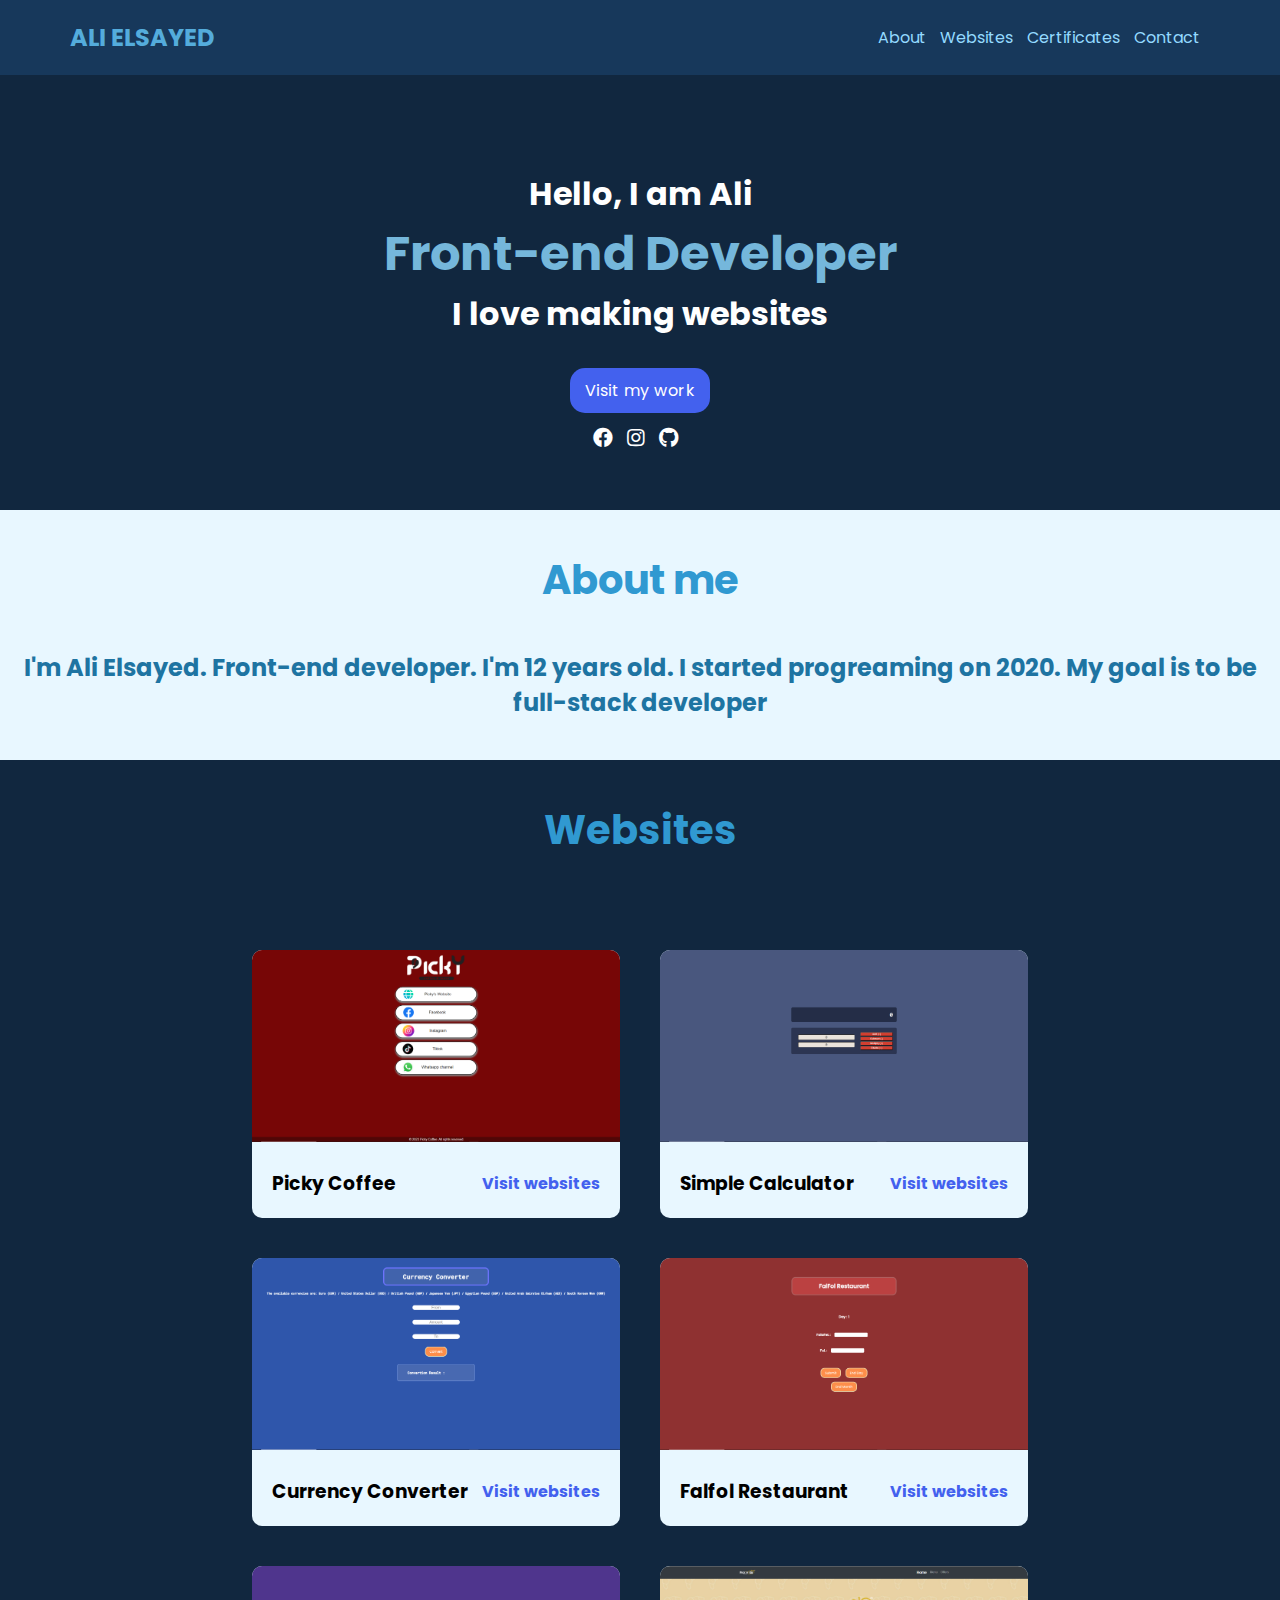
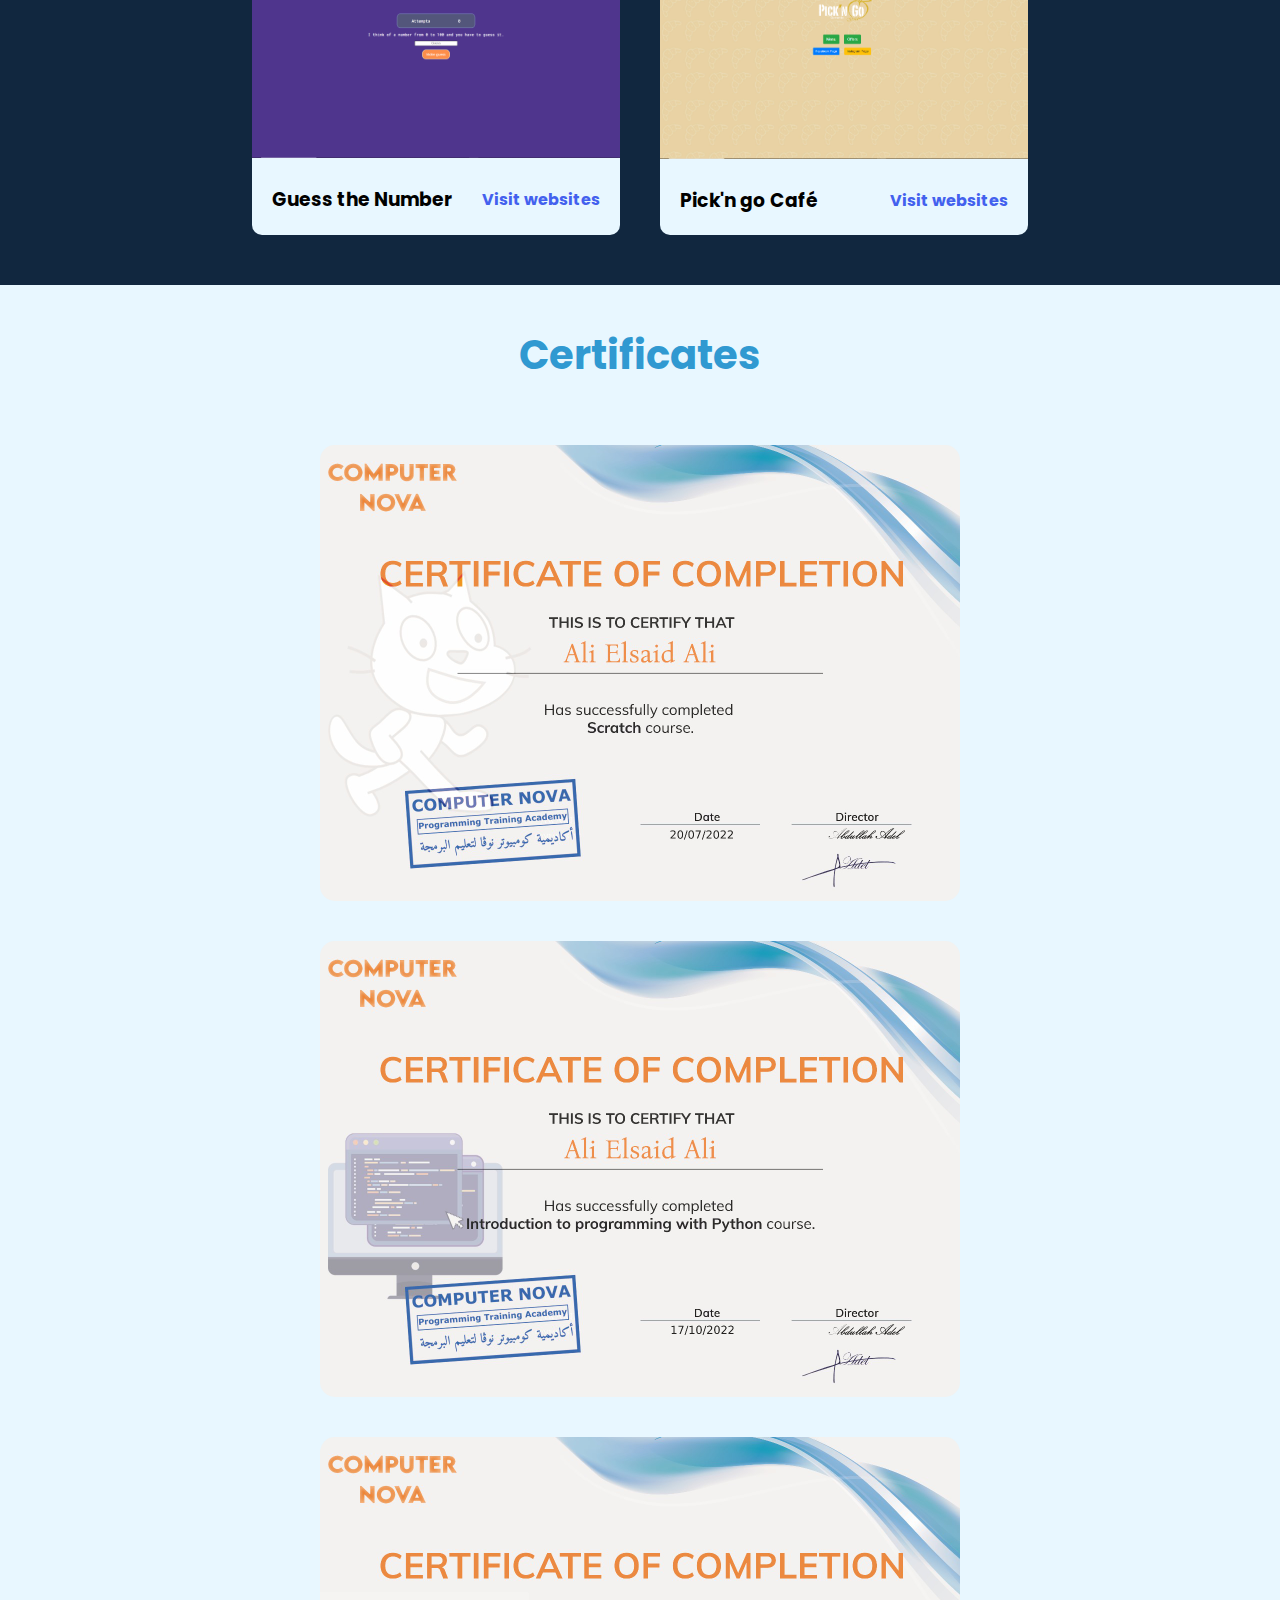
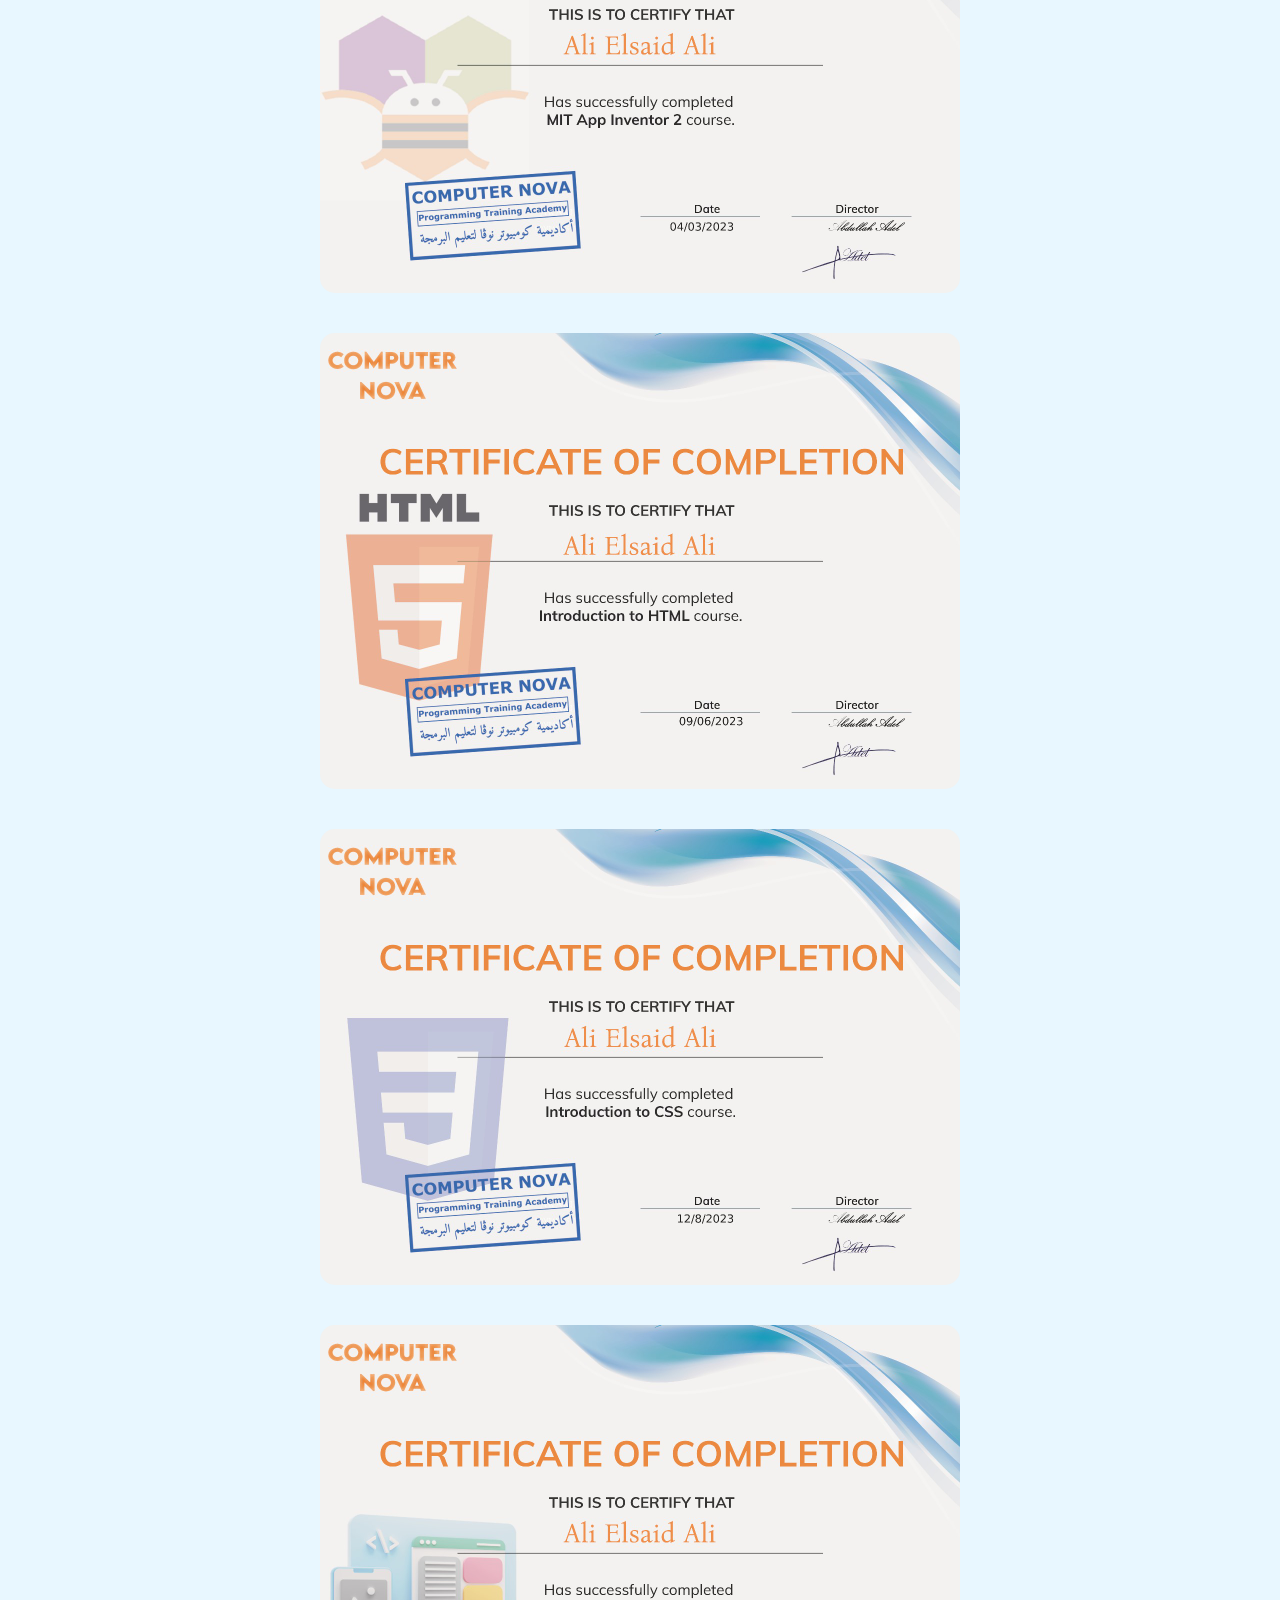
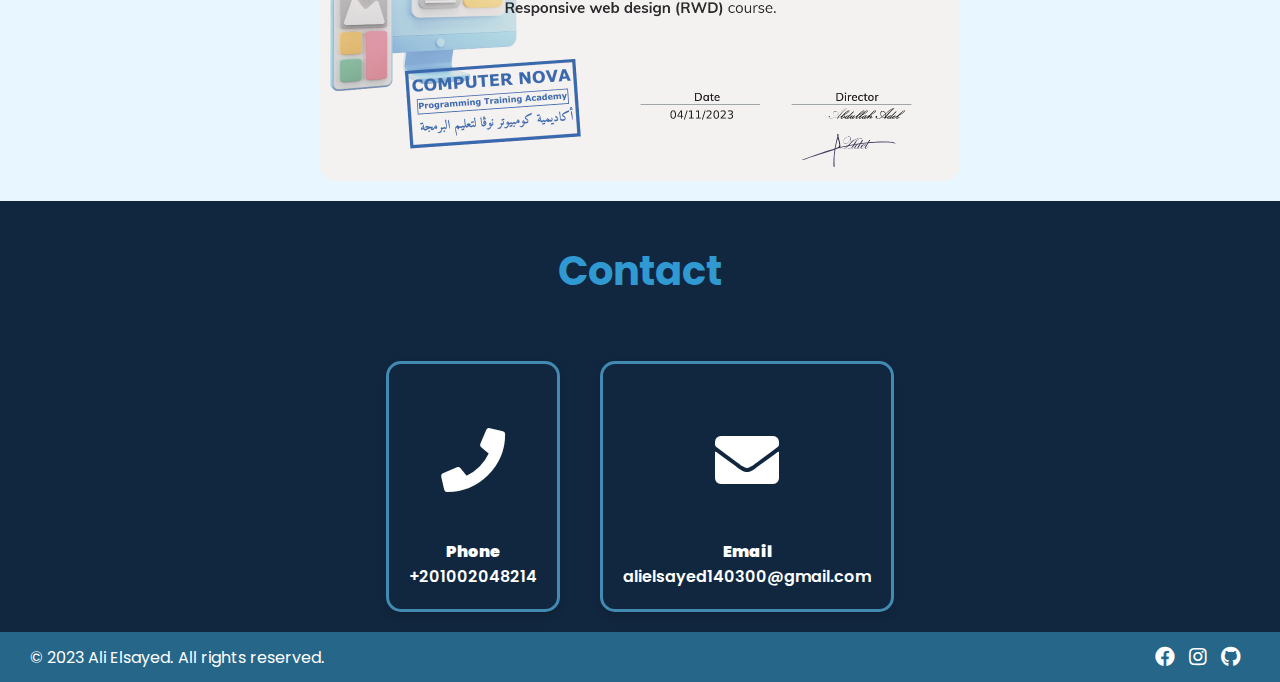
==== index.html @ f8202f8d "Add files via upload" ====
<!DOCTYPE html>
<html lang="en">
<head>
    <meta charset="UTF-8">
    <meta name="viewport" content="width=device-width, initial-scale=1.0">
    <title>Ali's Portfolio</title>
    <link rel="stylesheet" href="./style.css">
     <link rel="stylesheet" href="https://cdnjs.cloudflare.com/ajax/libs/font-awesome/5.15.4/css/all.min.css">
    <body>
        <header>
            <h3 class="logo">Ali Elsayed</h3>
            <nav>
                <a href="#about">About</a>
                <a href="#websites">Websites</a>
                <a href="#certificates">Certificates</a>
                <a id="last-link" href="#contact">Contact</a>
            </nav>
        </header>
    <main>
        <section class="main">
            <h4>Hello, I am Ali</h4>
            <h1>Front-end Developer</h1>
            <h3>I love making websites</h3>
            <a class="main-btn" href="https://github.com/Alilool?tab=repositories" target="_blank">Visit my work</a>
            <div class="social-icons">
                <a href="https://www.facebook.com/profile.php?id=100043126741400"><i class="fab fa-facebook"></i></a>
                <a href="https://www.instagram.com/ali.elsayed.140312/"><i class="fab fa-instagram"></i></a>
                <a href="https://github.com/Alilool"><i class="fab fa-github"></i></i></a>
            </div>
        </section>
        <section class="about" id="about">
            <h1 class="title">About me</h1>
            <p>I'm Ali Elsayed. Front-end developer. I'm 12 years old. I started progreaming on 2020. My goal is to be full-stack developer</p>
        </section>
        <section class="websites" id="websites">
            <h1 class="title" id="websites-heading">Websites</h1>
            <div class="content">
                <div class="card">
                    <div class="card-img">
                        <img src="./Picky-img.png" alt="">
                    </div>
                    <strong>
                        <h3>Picky Coffee</h3>
                        <a href="https://alilool.github.io/Picky-Coffee/">Visit websites</a>
                    </strong>
                </div>
                <div class="card">
                    <div class="card-img">
                        <img src="./Calc-img.png" alt="">
                    </div>
                    <strong>
                        <h3>Simple Calculator</h3>
                        <a href="https://alilool.github.io/Calculator/">Visit websites</a>
                    </strong>
                </div>
                <div class="card">
                    <div class="card-img">
                        <img src="./Currency-img.png" alt="">
                    </div>
                    <strong>
                        <h3>Currency Converter</h3>
                        <a href="https://alilool.github.io/Currency-Converter/">Visit websites</a>
                    </strong>
                </div>
                <div class="card">
                    <div class="card-img">
                        <img src="./Falfol-img.png" alt="">
                    </div>
                    <strong>
                        <h3>Falfol Restaurant</h3>
                        <a href="https://alilool.github.io/FalFol-Restaurant/">Visit websites</a>
                    </strong>
                </div>
                <div class="card">
                    <div class="card-img">
                        <img src="./Guess-img.png" alt="">
                    </div>
                    <strong>
                        <h3>Guess the Number</h3>
                        <a href="https://alilool.github.io/Guess-the-number/">Visit websites</a>
                    </strong>
                </div>
                <div class="card">
                    <div class="card-img">
                        <img src="./Pick'n go-img.png" alt="">
                    </div>
                    <strong>
                        <h3>Pick'n go Café</h3>
                        <a href="https://alilool.github.io/Pick-n-go/">Visit websites</a>
                    </strong>
                </div>
            </div>
        </section>
        <section class="certificates" id="certificates">
            <h1 class="title">Certificates</h1>
            <div class="certificates-imgs">
                <img src="./scratch.jpg" alt="">
                <img src="./python.jpg" alt="">
                <img src="./Mit.jpg" alt="">
                <img src="./html.jpg" alt="">
                <img src="./css.jpg" alt="">
                <img src="./responsive.jpg" alt="">
            </div>
        </section>
        <section class="contact" id="contact">
            <h1 class="title">Contact</h1>
            <div class="cards">
                <div class="contact-card">
                    <div class="icon">
                        <i class="fas fa-phone"></i>
                    </div>
                    <div class="info">
                        <p class="card-heading">Phone</p>
                        <p>+201002048214</p>
                    </div>
                </div>
                <div class="contact-card">
                    <div class="icon">
                        <i class="fas fa-envelope"></i>
                    </div>
                    <div class="info">
                        <p class="card-heading">Email</p>
                        <p>alielsayed140300@gmail.com</p>
                    </div>
                </div>
            </div>
        </section>
    </main>
    <footer>
        <p><span>&copy; 2023 Ali Elsayed.</span> <span> All rights reserved.</span></p>
        <div class="social-icons">
            <a href="https://www.facebook.com/profile.php?id=100043126741400"><i class="fab fa-facebook"></i></a>
            <a href="https://www.instagram.com/ali.elsayed.140312/"><i class="fab fa-instagram"></i></a>
            <a href="https://github.com/Alilool"><i class="fab fa-github"></i></i></a>
        </div>
    </footer>
</body>
</html>
---- style.css ----
@import url('https://fonts.googleapis.com/css2?family=Poppins:wght@400;500&display=swap');


* {
    margin: 0;
    padding: 0;
    font-family: 'Poppins', sans-serif;
    scroll-behavior: smooth;
    
}



header {
    display: flex;
    justify-content: space-between;
    align-items: center;
    background-color: #17385b;
    padding: 20px;
    position: fixed;
    width: 100%;
    z-index: 999;
    overflow: visible;

}

header h3 {
    font-size: 1.5em;
    margin: 0 50px;
    color: #54acdc;
    text-transform: uppercase;
    overflow: visible;
}

header a{
    text-decoration: none;
    color: #94daff;
    margin: 5px;
    overflow: visible;
    transition: 0.5s ease;
}

#last-link {
    margin-right: 100px;
}

.logo{
    padding-right: 21px;
}

.main{
    background-color: #11273f;
    padding: 110px 0 0 0;
    text-align: center;
    height: 25em;
}

.main h4 , .main h3{
    color: #ffffff;
    font-size: 2em;
}

.main h4{
    margin-top: 60px;
}


.main h1 {
    color: #75b7db;
    font-size: 3em;
}

.main-btn{
    display: inline-block;
    text-decoration: none;
    color: #ffffff;
    margin-top: 30px;
    padding: 10px 15px;
    background-color: #4361ee;
    border-radius: 15px;
    letter-spacing: 0.5px;
    transition: 0.7s ease;
}


.social-icons{
    margin: 10px;
}

.social-icons a{
    margin-right: 10px;
    font-size: 20px;
    color: white;
}

.about{
    text-align: center;
    background-color: #e8f7ff;
}

.about p{
    font-size: 1.5em;
    font-weight: bold;
    color: #1e74a2;
    margin: 0 10px 0 10px;
    padding-bottom: 40px;
}

.title{
    display: inline-block;
    text-align: center;
    font-size: 2.5em;
    padding: 40px;
    color: #3099d1;
}

.content{
    display: flex;
    justify-content: center;
    flex-direction: row;
    flex-wrap: wrap;
    padding: 30px;
}

.websites{
    background-color: #11273f;
    text-align: center;
}

.card{
    min-height: 14em;
    width: 23em;
    overflow: hidden;
    border-radius: 10px;
    margin: 20px;
    transition: 0.7s ease;
    background-color: #e8f7ff;
}


.card a {
    text-decoration: none;
    color: #4361ee;
    transition: 0.5s ease;
}



.card-img img{
    width: 100%;
}

strong{
    display: flex;
    justify-content: space-between;
    align-items: center;
    margin: 20px;
}


.certificates {
    background-color: #e8f7ff;
    text-align: center;
}

.certificates img {
    width: 50%;
    border-radius: 15px;
    margin: 20px;
}


.certificates-imgs{
    display: flex;
    flex-wrap: wrap;
    justify-content: center;
    align-items: center;
}



.cards{
    display: flex;
    align-items: center;
    justify-content: center;
    flex-wrap: wrap;
    flex-direction: row;
}

.contact{
    background-color: #11273f;
    text-align: center;
}

.contact-card{
    box-shadow: 0 5px 10px rgba(1 1 1 / 15%);
    text-align: center;
    margin: 20px;
    max-width: 400px;
    padding: 20px;
    border-radius: 15px;
    border: 3px solid #428ab1;
    transition: 0.7s ease;
    color: white;
}

.icon{
    font-size: 4em;
    padding: 30px 0;
}

.info{
    font-weight: 550;
}

.card-heading{
    font-weight: 900;
}

footer{
    background-color:#256689;
    display: flex;
    align-items: center;
    justify-content: space-between;
    color: white;
}

footer .social-icons{
    margin-right: 30px;
}

footer p{
    margin-left: 30px;
    display: flex;
}

p span {
    margin-right: 5px;
}

.logo{
    transition: 0.7s ease;
}

@media (hover:hover){
    .contact-card:hover{
        background-color: #e8f9ff;
        transform: scale(1.1);
        color: #000;
    }
    .card a:hover {
        color: #0a35f5;
        transform: scale(1.1);
    }
    .card:hover{
        transform: scale(1.1);
        opacity: 0.8;
    }
    .main-btn:hover{
        background-color:#1b45ff;
        transform: scale(1.1);
    }
    header a:hover{
        color: #428ab1;
    }
}

@media (max-width: 1100px){
    .main h4 , .main h3{
        color: #ffffff;
        font-size: 2em;
    }
    .main h1{
        font-size: 2.5em;
    }

    .certificates img {
        width: 80%;
        border-radius: 15px;
        margin: 20px;
    }

    header{
        justify-content: center;
        flex-direction: column;
    }

    #last-link {
        margin-right: 47px;
    }

    nav a {
        margin: 30px;
    }

    .logo{
        margin-bottom: 10px;
    }
}

  
@media (max-width:550px) {
    .certificates img {
        width: 100%;
        border-radius: 15px;
        margin: 20px;
    }

    .card {
        margin: 10px;
        width: 30em;
    }

    strong{
        font-size: 0.9em;
    }

    header {
        justify-content: center;
        flex-direction: column;
    }

    nav a {
        font-size: 0.9em;
        margin: 6px;
    }

    #last-link {
        margin-right: 10vw;
    }

    .main h4 , .main h3{
        color: #ffffff;
        font-size: 1em;
    }
    .main h1{
        font-size: 2em;
    }

    footer p{
        flex-direction: column;
    }

    .main{
        height: 20em;
    }
}
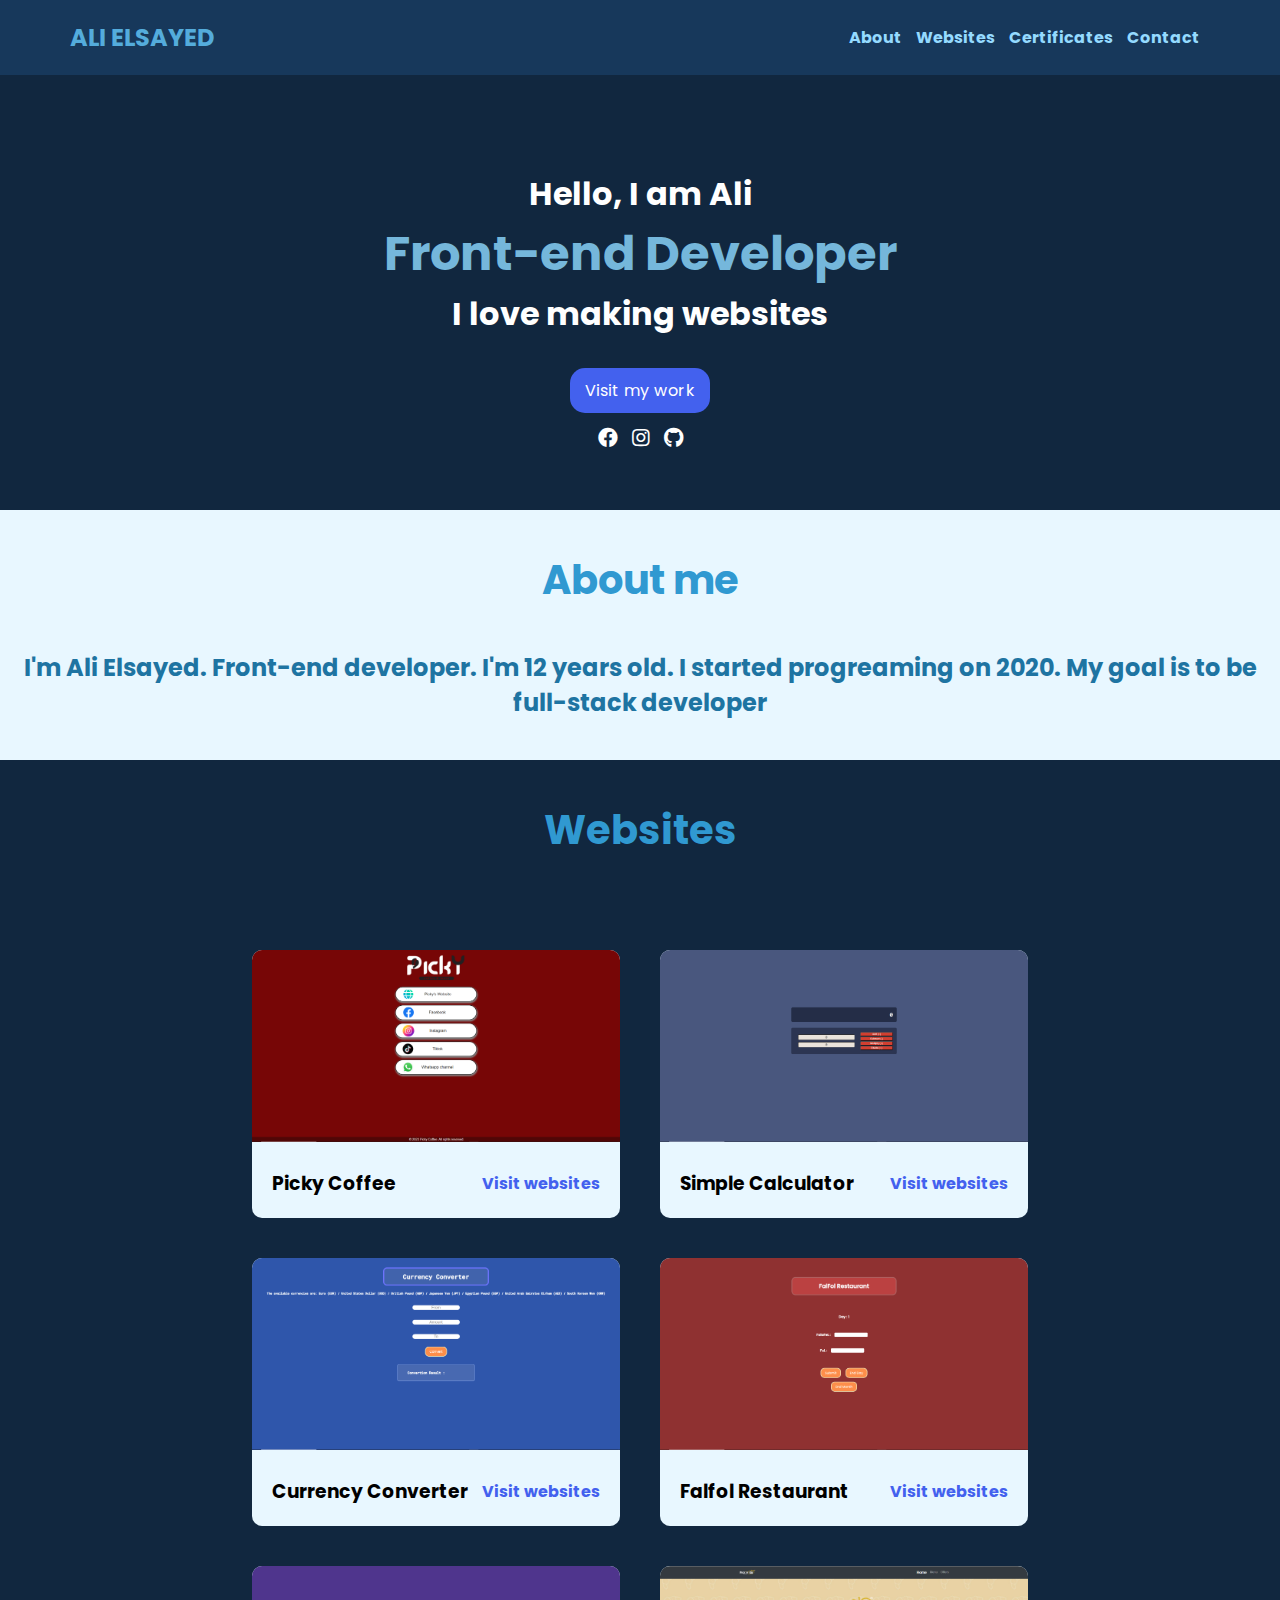
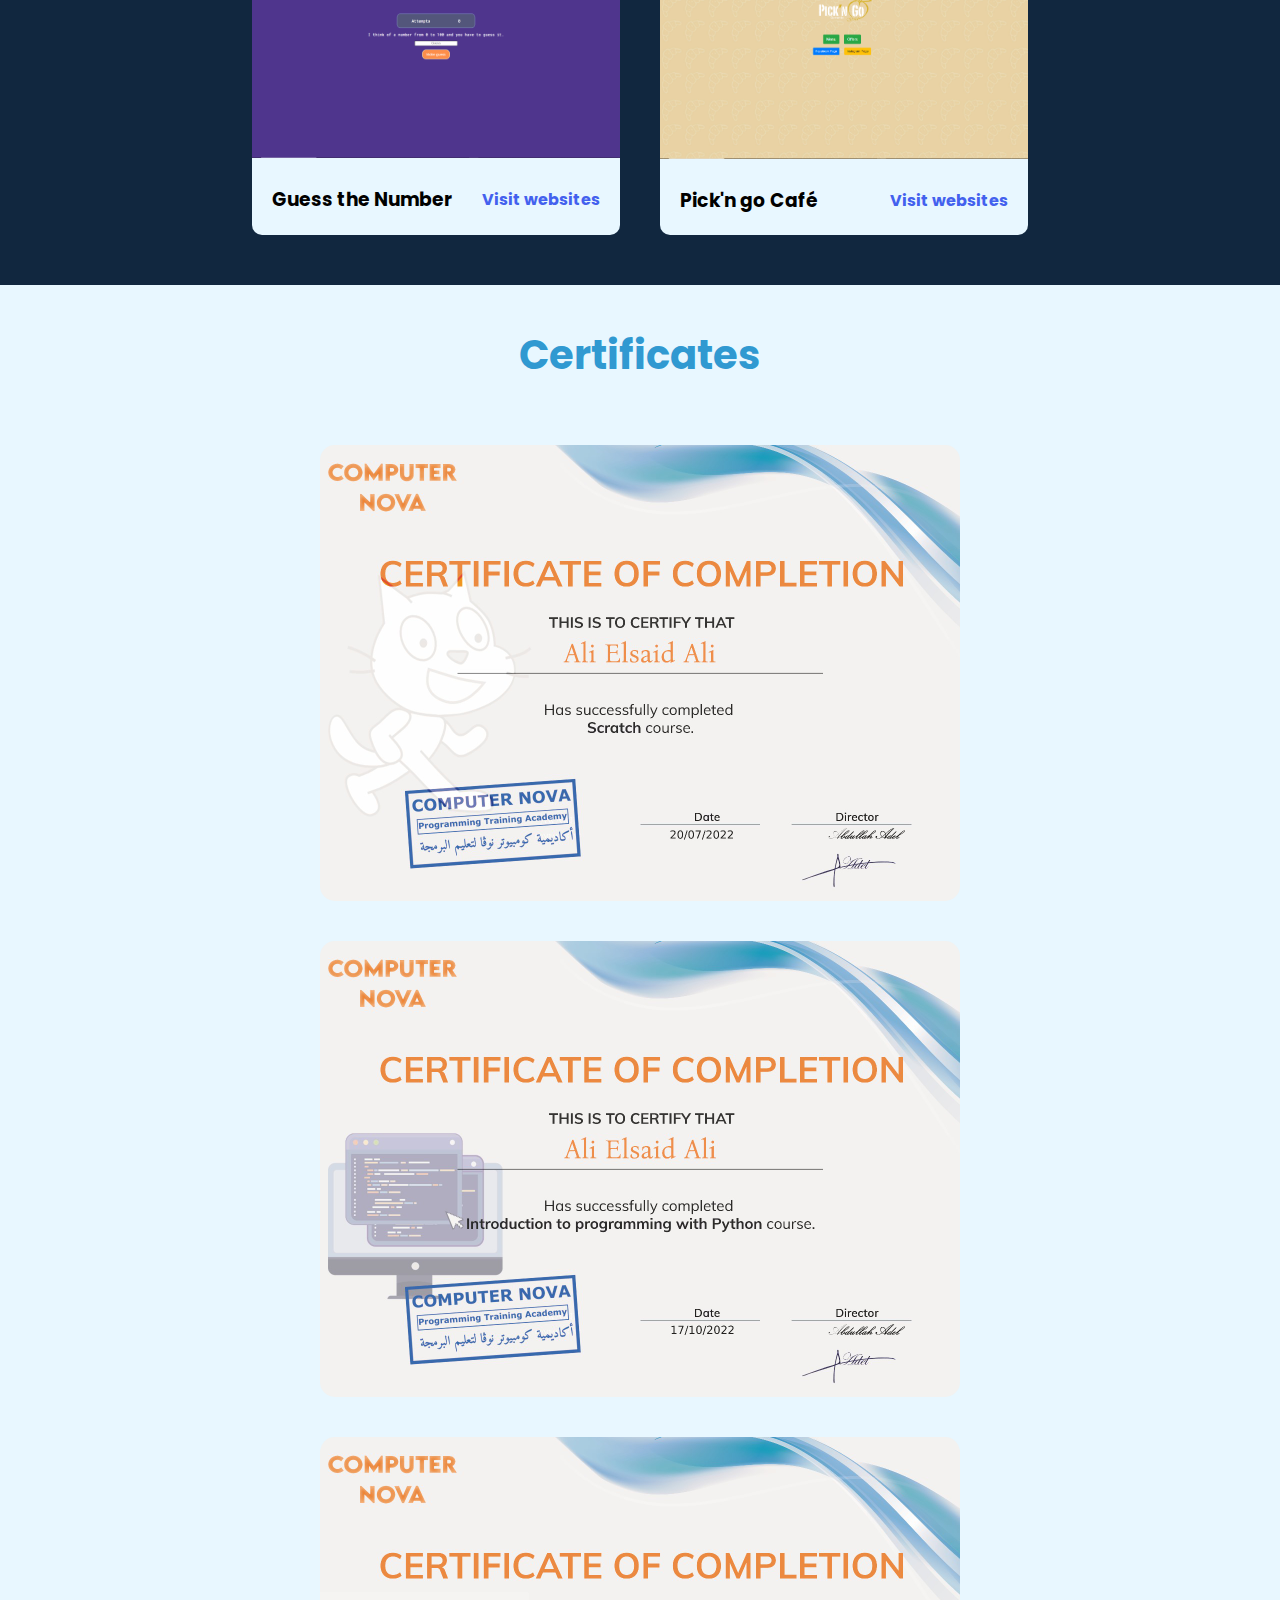
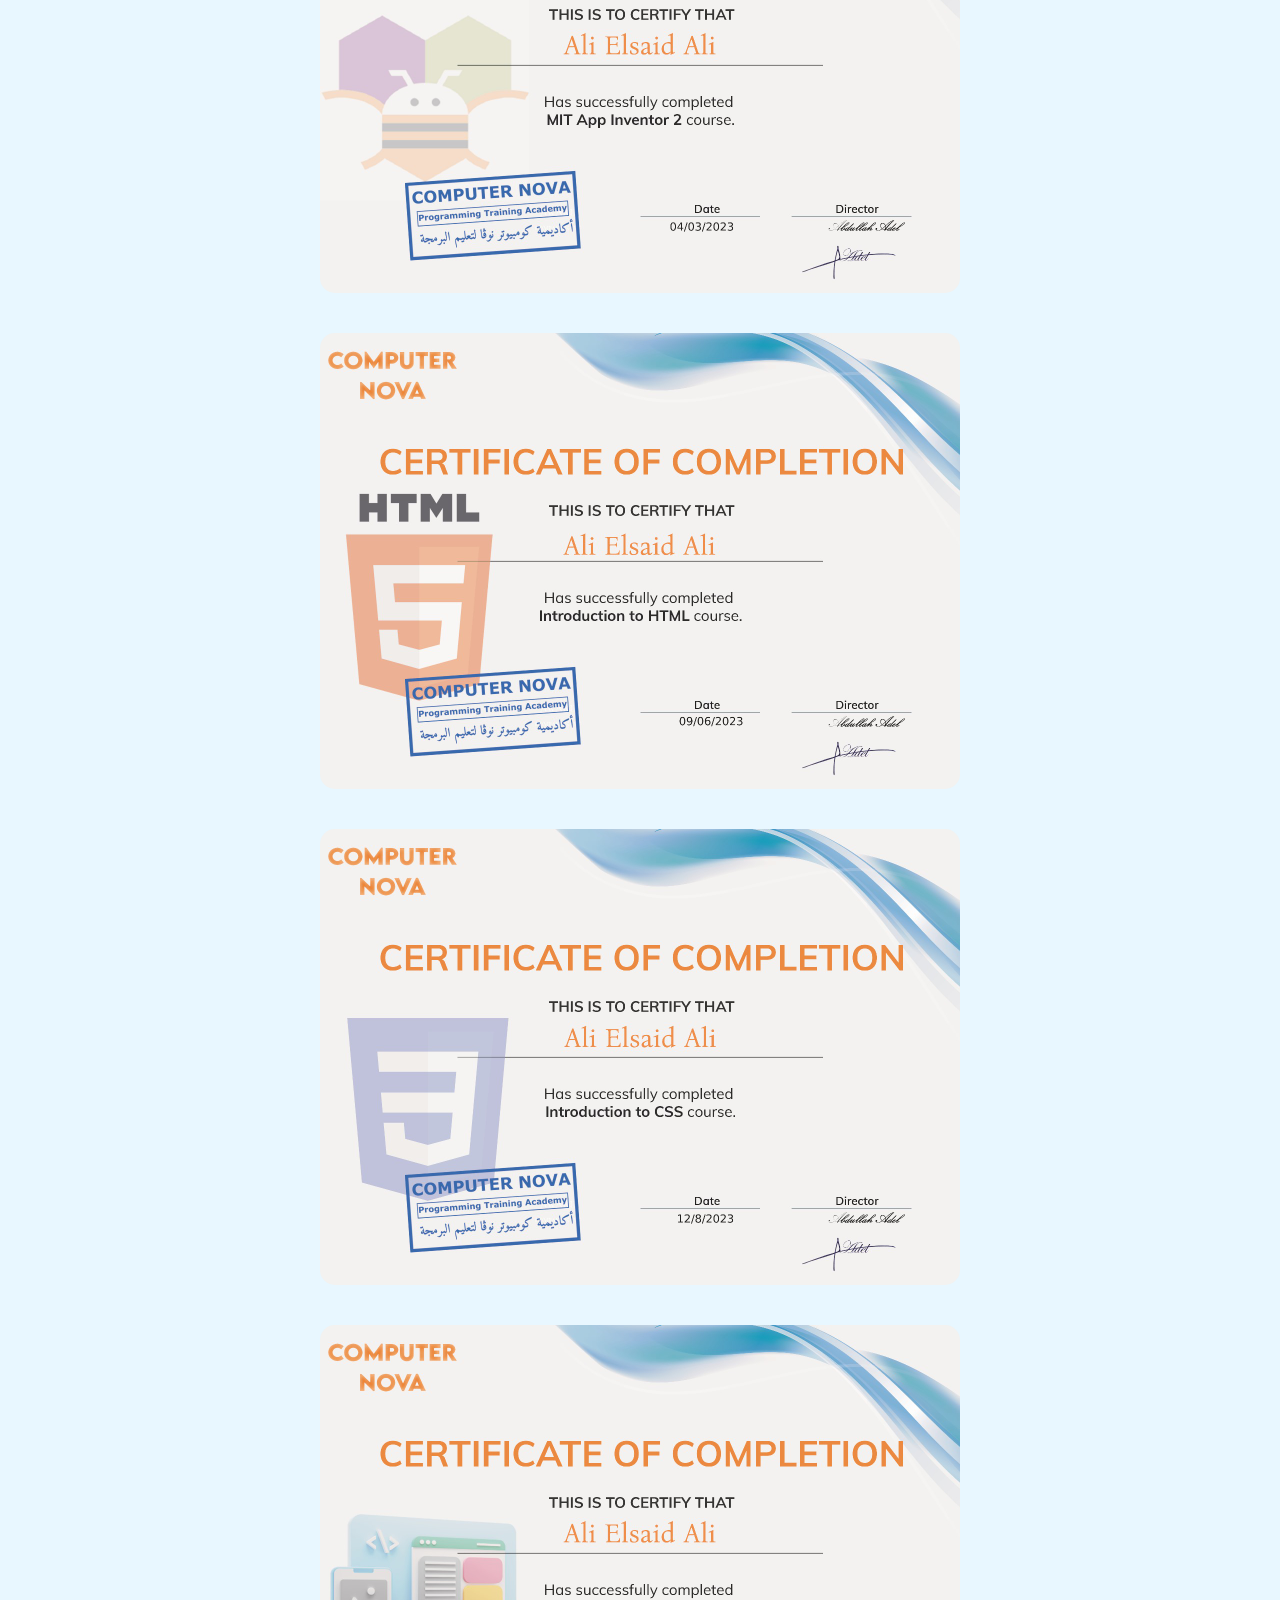
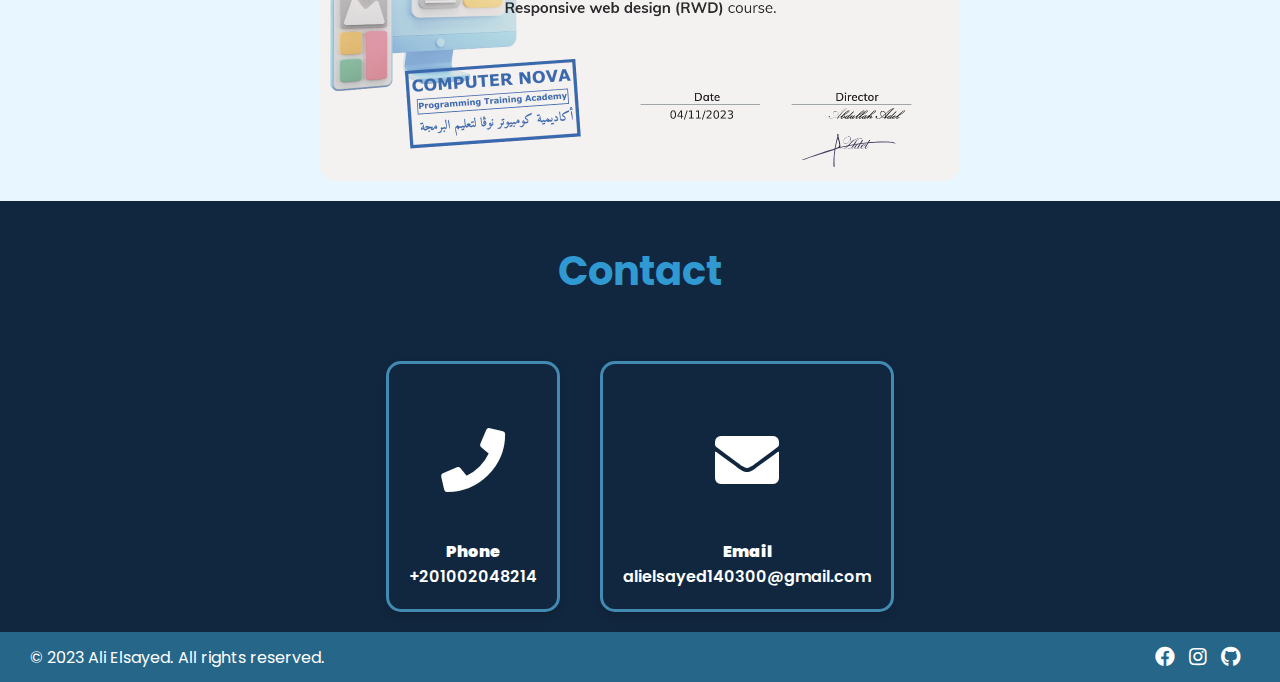
==== commit 518261f6: "Add files via upload" ====
--- a/index.html
+++ b/index.html
@@ -25,7 +25,7 @@
             <div class="social-icons">
                 <a href="https://www.facebook.com/profile.php?id=100043126741400"><i class="fab fa-facebook"></i></a>
                 <a href="https://www.instagram.com/ali.elsayed.140312/"><i class="fab fa-instagram"></i></a>
-                <a href="https://github.com/Alilool"><i class="fab fa-github"></i></i></a>
+                <a id="last-icon" href="https://github.com/Alilool"><i class="fab fa-github"></i></i></a>
             </div>
         </section>
         <section class="about" id="about">
@@ -37,56 +37,56 @@
             <div class="content">
                 <div class="card">
                     <div class="card-img">
-                        <img src="./Picky-img.png" alt="">
+                        <img src="./Picky-img.png" alt="websites image">
                     </div>
                     <strong>
                         <h3>Picky Coffee</h3>
-                        <a href="https://alilool.github.io/Picky-Coffee/">Visit websites</a>
+                        <a href="https://alilool.github.io/Picky-Coffee/" target="_blank">Visit websites</a>
                     </strong>
                 </div>
                 <div class="card">
                     <div class="card-img">
-                        <img src="./Calc-img.png" alt="">
+                        <img src="./Calc-img.png" alt="websites image">
                     </div>
                     <strong>
                         <h3>Simple Calculator</h3>
-                        <a href="https://alilool.github.io/Calculator/">Visit websites</a>
+                        <a href="https://alilool.github.io/Calculator/" target="_blank">Visit websites</a>
                     </strong>
                 </div>
                 <div class="card">
                     <div class="card-img">
-                        <img src="./Currency-img.png" alt="">
+                        <img src="./Currency-img.png" alt="websites image">
                     </div>
                     <strong>
                         <h3>Currency Converter</h3>
-                        <a href="https://alilool.github.io/Currency-Converter/">Visit websites</a>
+                        <a href="https://alilool.github.io/Currency-Converter/" target="_blank">Visit websites</a>
                     </strong>
                 </div>
                 <div class="card">
                     <div class="card-img">
-                        <img src="./Falfol-img.png" alt="">
+                        <img src="./Falfol-img.png" alt="websites image">
                     </div>
                     <strong>
                         <h3>Falfol Restaurant</h3>
-                        <a href="https://alilool.github.io/FalFol-Restaurant/">Visit websites</a>
+                        <a href="https://alilool.github.io/FalFol-Restaurant/" target="_blank">Visit websites</a>
                     </strong>
                 </div>
                 <div class="card">
                     <div class="card-img">
-                        <img src="./Guess-img.png" alt="">
+                        <img src="./Guess-img.png" alt="websites image">
                     </div>
                     <strong>
                         <h3>Guess the Number</h3>
-                        <a href="https://alilool.github.io/Guess-the-number/">Visit websites</a>
+                        <a href="https://alilool.github.io/Guess-the-number/" target="_blank">Visit websites</a>
                     </strong>
                 </div>
                 <div class="card">
                     <div class="card-img">
-                        <img src="./Pick'n go-img.png" alt="">
+                        <img src="./Pick'n go-img.png" alt="websites image">
                     </div>
                     <strong>
                         <h3>Pick'n go Café</h3>
-                        <a href="https://alilool.github.io/Pick-n-go/">Visit websites</a>
+                        <a href="https://alilool.github.io/Pick-n-go/" target="_blank">Visit websites</a>
                     </strong>
                 </div>
             </div>
@@ -94,12 +94,12 @@
         <section class="certificates" id="certificates">
             <h1 class="title">Certificates</h1>
             <div class="certificates-imgs">
-                <img src="./scratch.jpg" alt="">
-                <img src="./python.jpg" alt="">
-                <img src="./Mit.jpg" alt="">
-                <img src="./html.jpg" alt="">
-                <img src="./css.jpg" alt="">
-                <img src="./responsive.jpg" alt="">
+                <img src="./scratch.jpg" alt="certificate image">
+                <img src="./python.jpg" alt="certificate image">
+                <img src="./Mit.jpg" alt="certificate image">
+                <img src="./html.jpg" alt="certificate image">
+                <img src="./css.jpg" alt="certificate image">
+                <img src="./responsive.jpg" alt="certificate image">
             </div>
         </section>
         <section class="contact" id="contact">
@@ -129,9 +129,9 @@
     <footer>
         <p><span>&copy; 2023 Ali Elsayed.</span> <span> All rights reserved.</span></p>
         <div class="social-icons">
-            <a href="https://www.facebook.com/profile.php?id=100043126741400"><i class="fab fa-facebook"></i></a>
-            <a href="https://www.instagram.com/ali.elsayed.140312/"><i class="fab fa-instagram"></i></a>
-            <a href="https://github.com/Alilool"><i class="fab fa-github"></i></i></a>
+            <a href="https://www.facebook.com/profile.php?id=100043126741400" target="_blank"><i class="fab fa-facebook"></i></a>
+            <a href="https://www.instagram.com/ali.elsayed.140312/" target="_blank"><i class="fab fa-instagram"></i></a>
+            <a href="https://github.com/Alilool" target="_blank"><i class="fab fa-github"></i></i></a>
         </div>
     </footer>
 </body>
--- a/style.css
+++ b/style.css
@@ -32,12 +32,13 @@
     overflow: visible;
 }
 
-header a{
+nav a{
     text-decoration: none;
     color: #94daff;
     margin: 5px;
     overflow: visible;
     transition: 0.5s ease;
+    font-weight: bold;
 }
 
 #last-link {
@@ -209,6 +210,10 @@
     padding: 30px 0;
 }
 
+#last-icon{
+    margin: 0;
+}
+
 .info{
     font-weight: 550;
 }
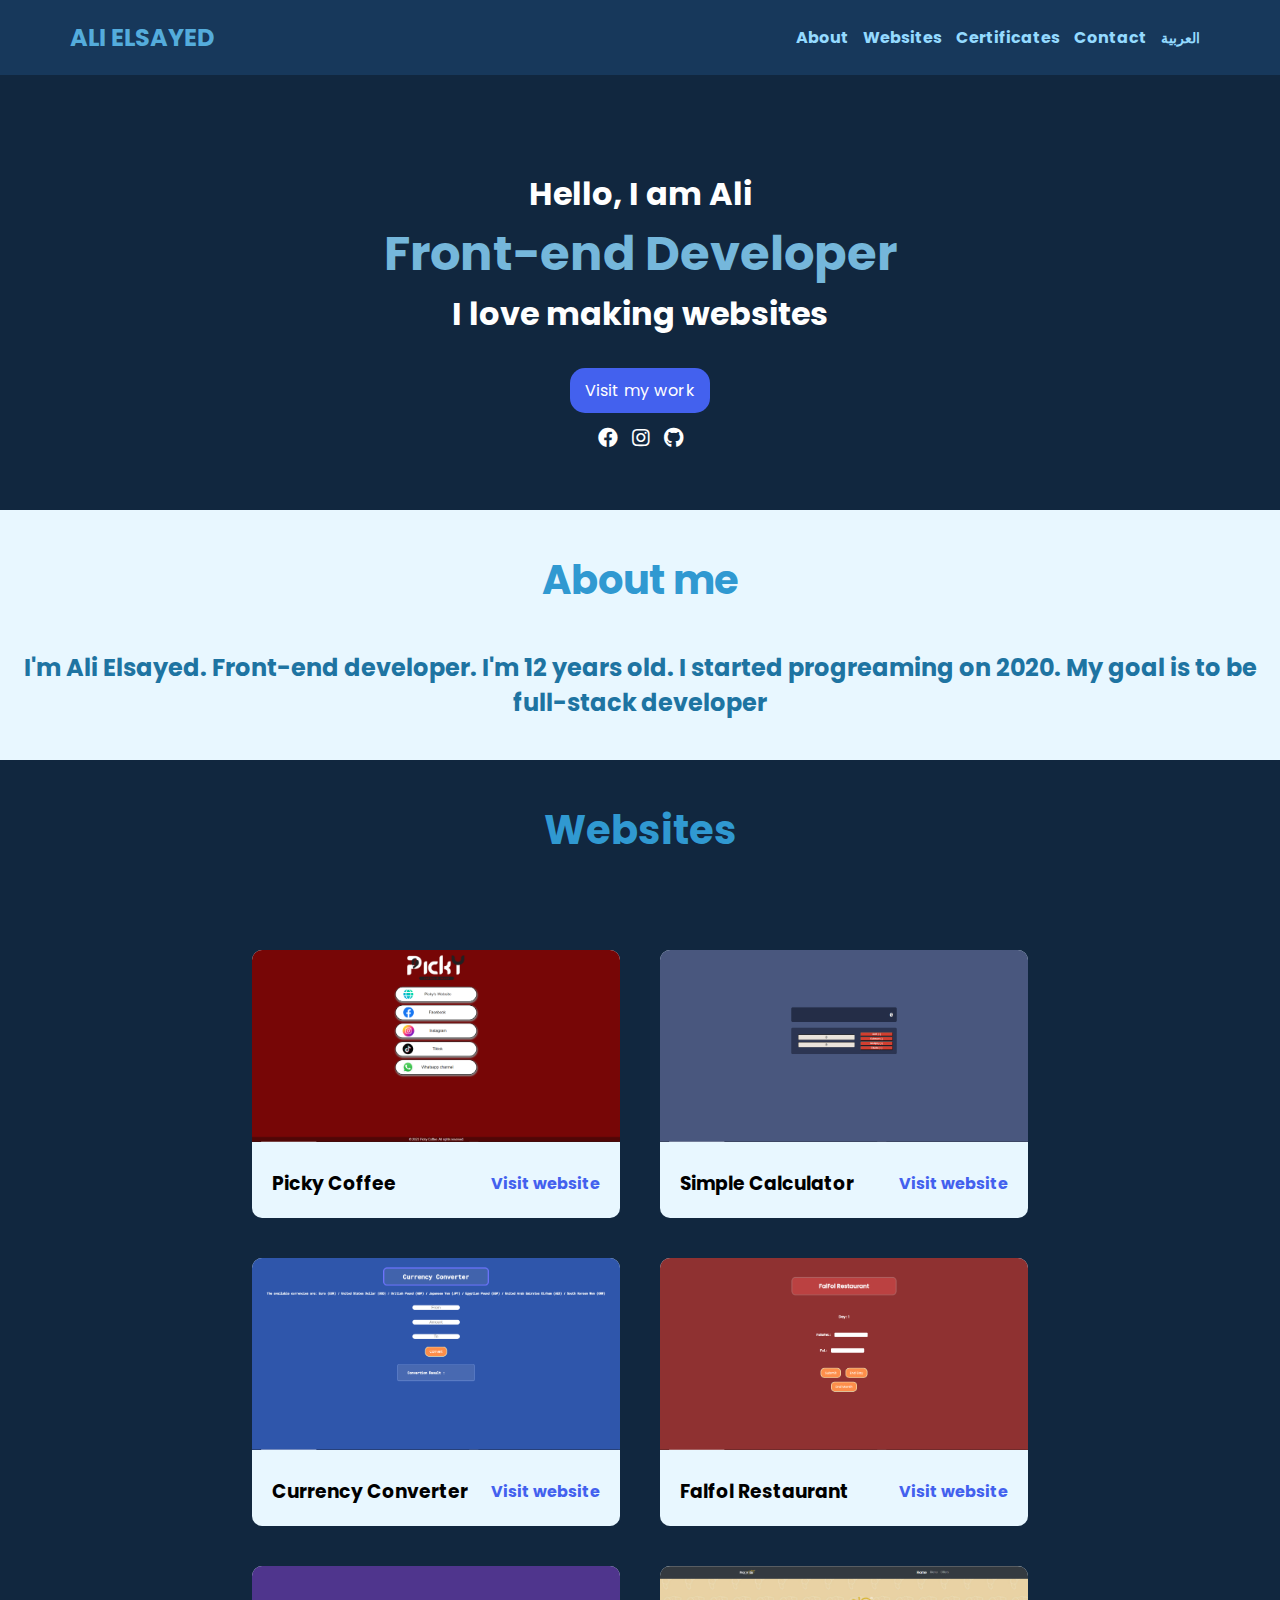
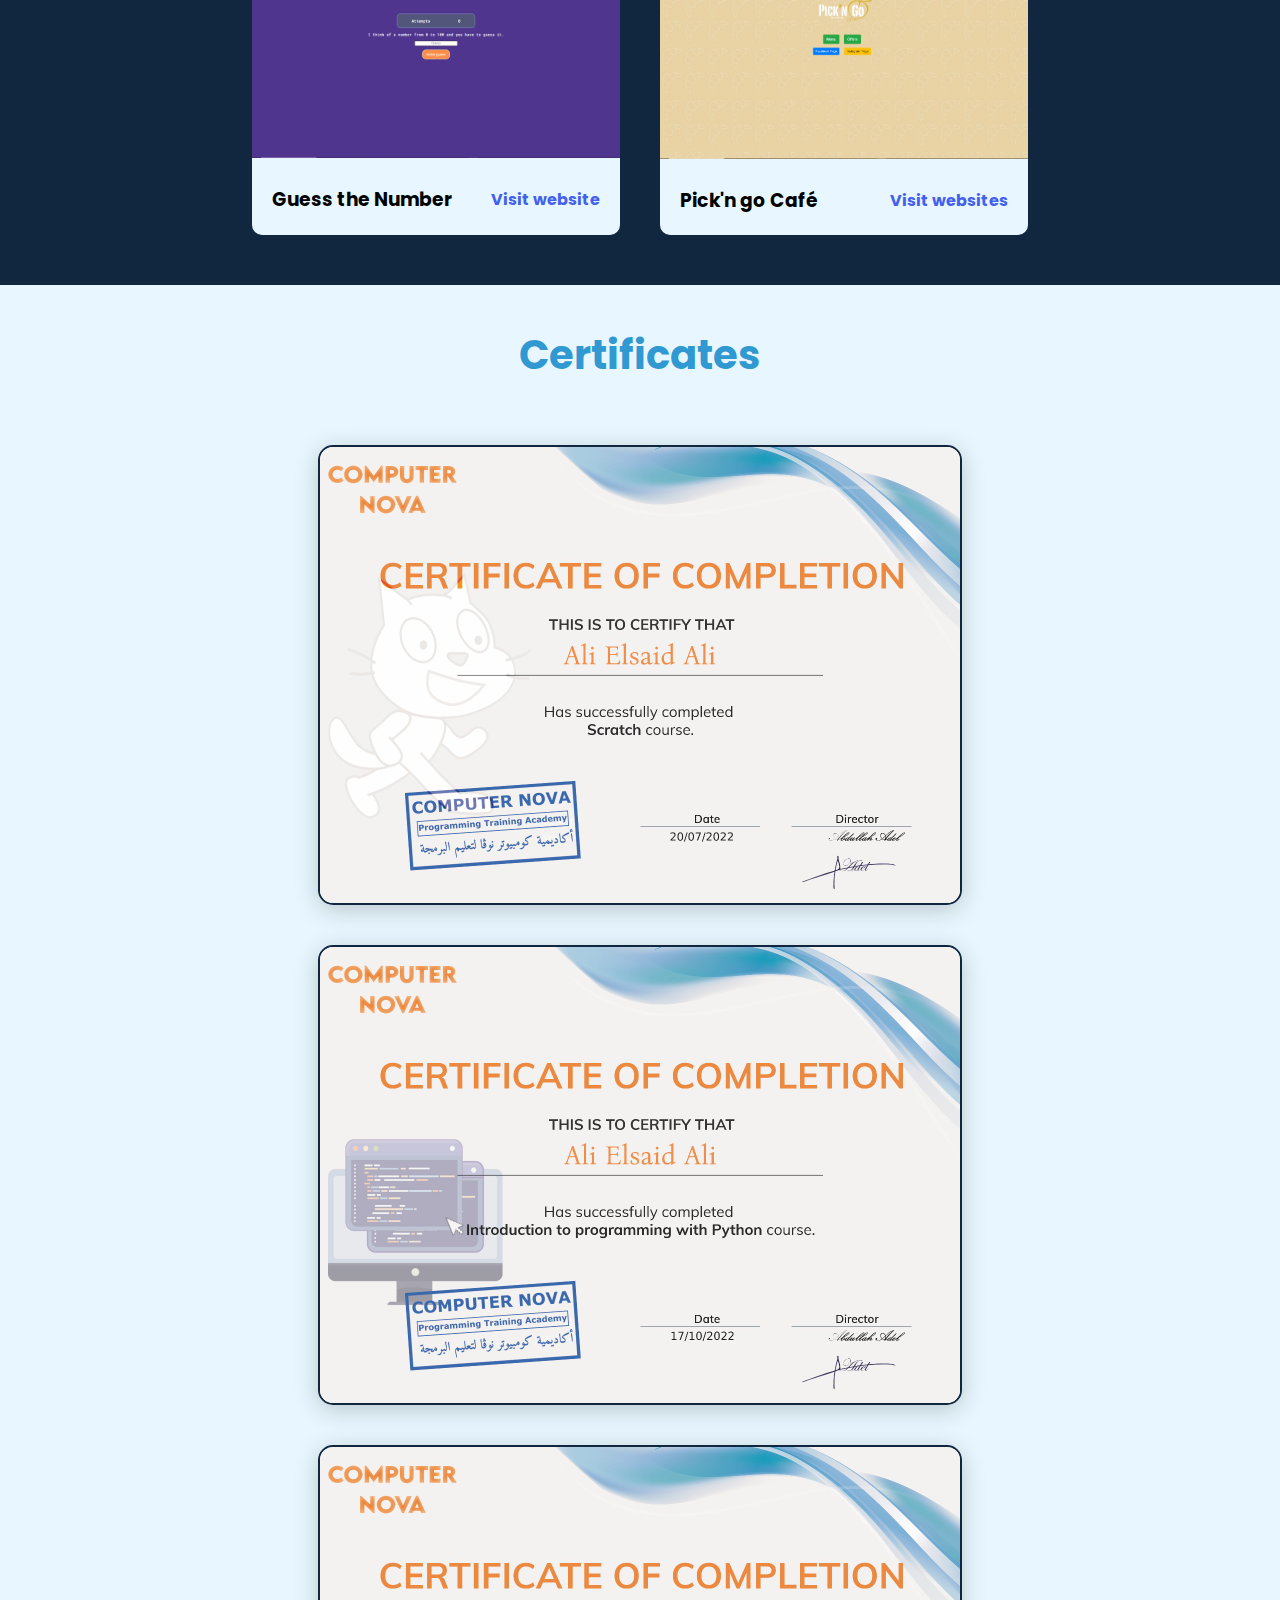
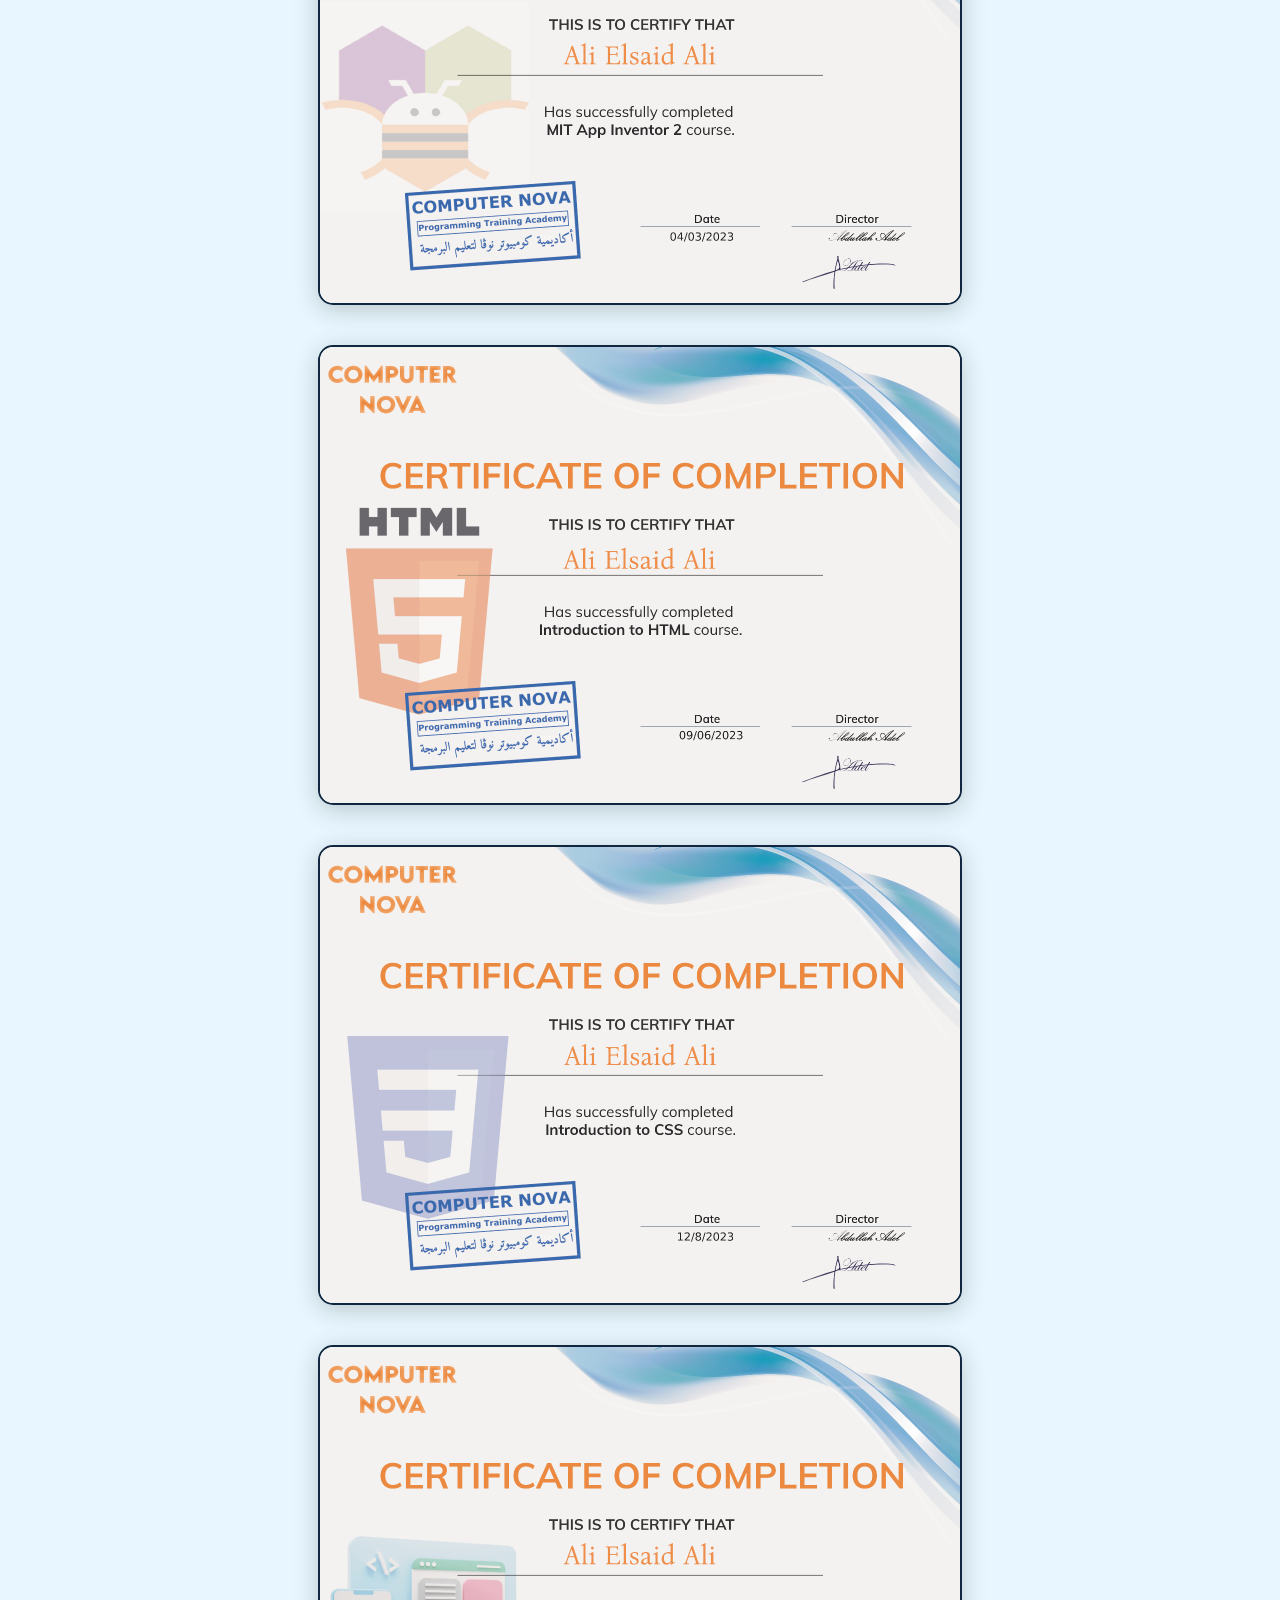
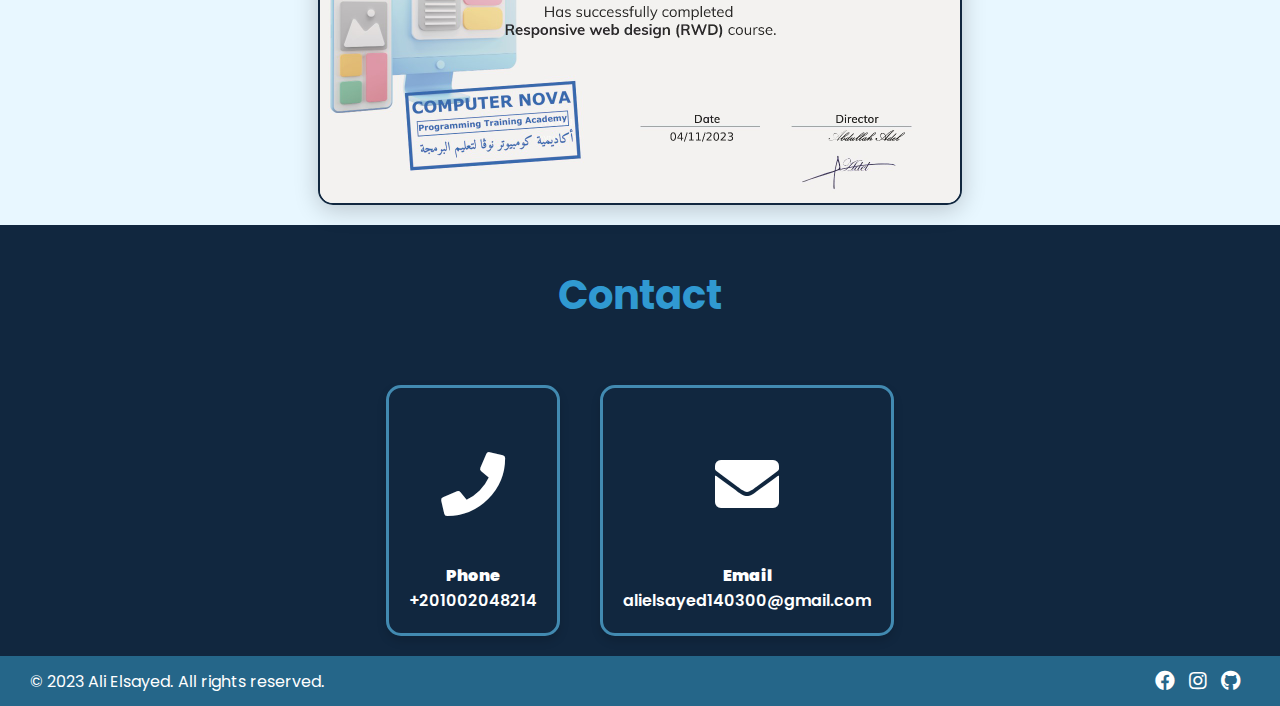
==== commit b2cfa598: "Add files via upload" ====
--- a/index.html
+++ b/index.html
@@ -13,7 +13,8 @@
                 <a href="#about">About</a>
                 <a href="#websites">Websites</a>
                 <a href="#certificates">Certificates</a>
-                <a id="last-link" href="#contact">Contact</a>
+                <a href="#contact">Contact</a>
+                <a id="last-link" href="./rtl.html">العربية</a>
             </nav>
         </header>
     <main>
@@ -41,7 +42,7 @@
                     </div>
                     <strong>
                         <h3>Picky Coffee</h3>
-                        <a href="https://alilool.github.io/Picky-Coffee/" target="_blank">Visit websites</a>
+                        <a href="https://alilool.github.io/Picky-Coffee/" target="_blank">Visit website</a>
                     </strong>
                 </div>
                 <div class="card">
@@ -50,7 +51,7 @@
                     </div>
                     <strong>
                         <h3>Simple Calculator</h3>
-                        <a href="https://alilool.github.io/Calculator/" target="_blank">Visit websites</a>
+                        <a href="https://alilool.github.io/Calculator/" target="_blank">Visit website</a>
                     </strong>
                 </div>
                 <div class="card">
@@ -59,7 +60,7 @@
                     </div>
                     <strong>
                         <h3>Currency Converter</h3>
-                        <a href="https://alilool.github.io/Currency-Converter/" target="_blank">Visit websites</a>
+                        <a href="https://alilool.github.io/Currency-Converter/" target="_blank">Visit website</a>
                     </strong>
                 </div>
                 <div class="card">
@@ -68,7 +69,7 @@
                     </div>
                     <strong>
                         <h3>Falfol Restaurant</h3>
-                        <a href="https://alilool.github.io/FalFol-Restaurant/" target="_blank">Visit websites</a>
+                        <a href="https://alilool.github.io/FalFol-Restaurant/" target="_blank">Visit website</a>
                     </strong>
                 </div>
                 <div class="card">
@@ -77,7 +78,7 @@
                     </div>
                     <strong>
                         <h3>Guess the Number</h3>
-                        <a href="https://alilool.github.io/Guess-the-number/" target="_blank">Visit websites</a>
+                        <a href="https://alilool.github.io/Guess-the-number/" target="_blank">Visit website</a>
                     </strong>
                 </div>
                 <div class="card">
--- a/style.css
+++ b/style.css
@@ -6,7 +6,6 @@
     padding: 0;
     font-family: 'Poppins', sans-serif;
     scroll-behavior: smooth;
-    
 }
 
 
@@ -41,8 +40,11 @@
     font-weight: bold;
 }
 
+
 #last-link {
     margin-right: 100px;
+    font-size: 0.9em;
+    font-weight: 900;
 }
 
 .logo{
@@ -168,6 +170,8 @@
     width: 50%;
     border-radius: 15px;
     margin: 20px;
+    border: 2px solid #11273f;
+    box-shadow: 0 5px 25px rgba(1 1 1 / 20%);
 }
 
 
@@ -304,9 +308,9 @@
 }
 
   
-@media (max-width:550px) {
+@media (max-width:652px) {
     .certificates img {
-        width: 100%;
+        width: 90%;
         border-radius: 15px;
         margin: 20px;
     }
@@ -326,7 +330,7 @@
     }
 
     nav a {
-        font-size: 0.9em;
+        font-size: 0.75em;
         margin: 6px;
     }
 
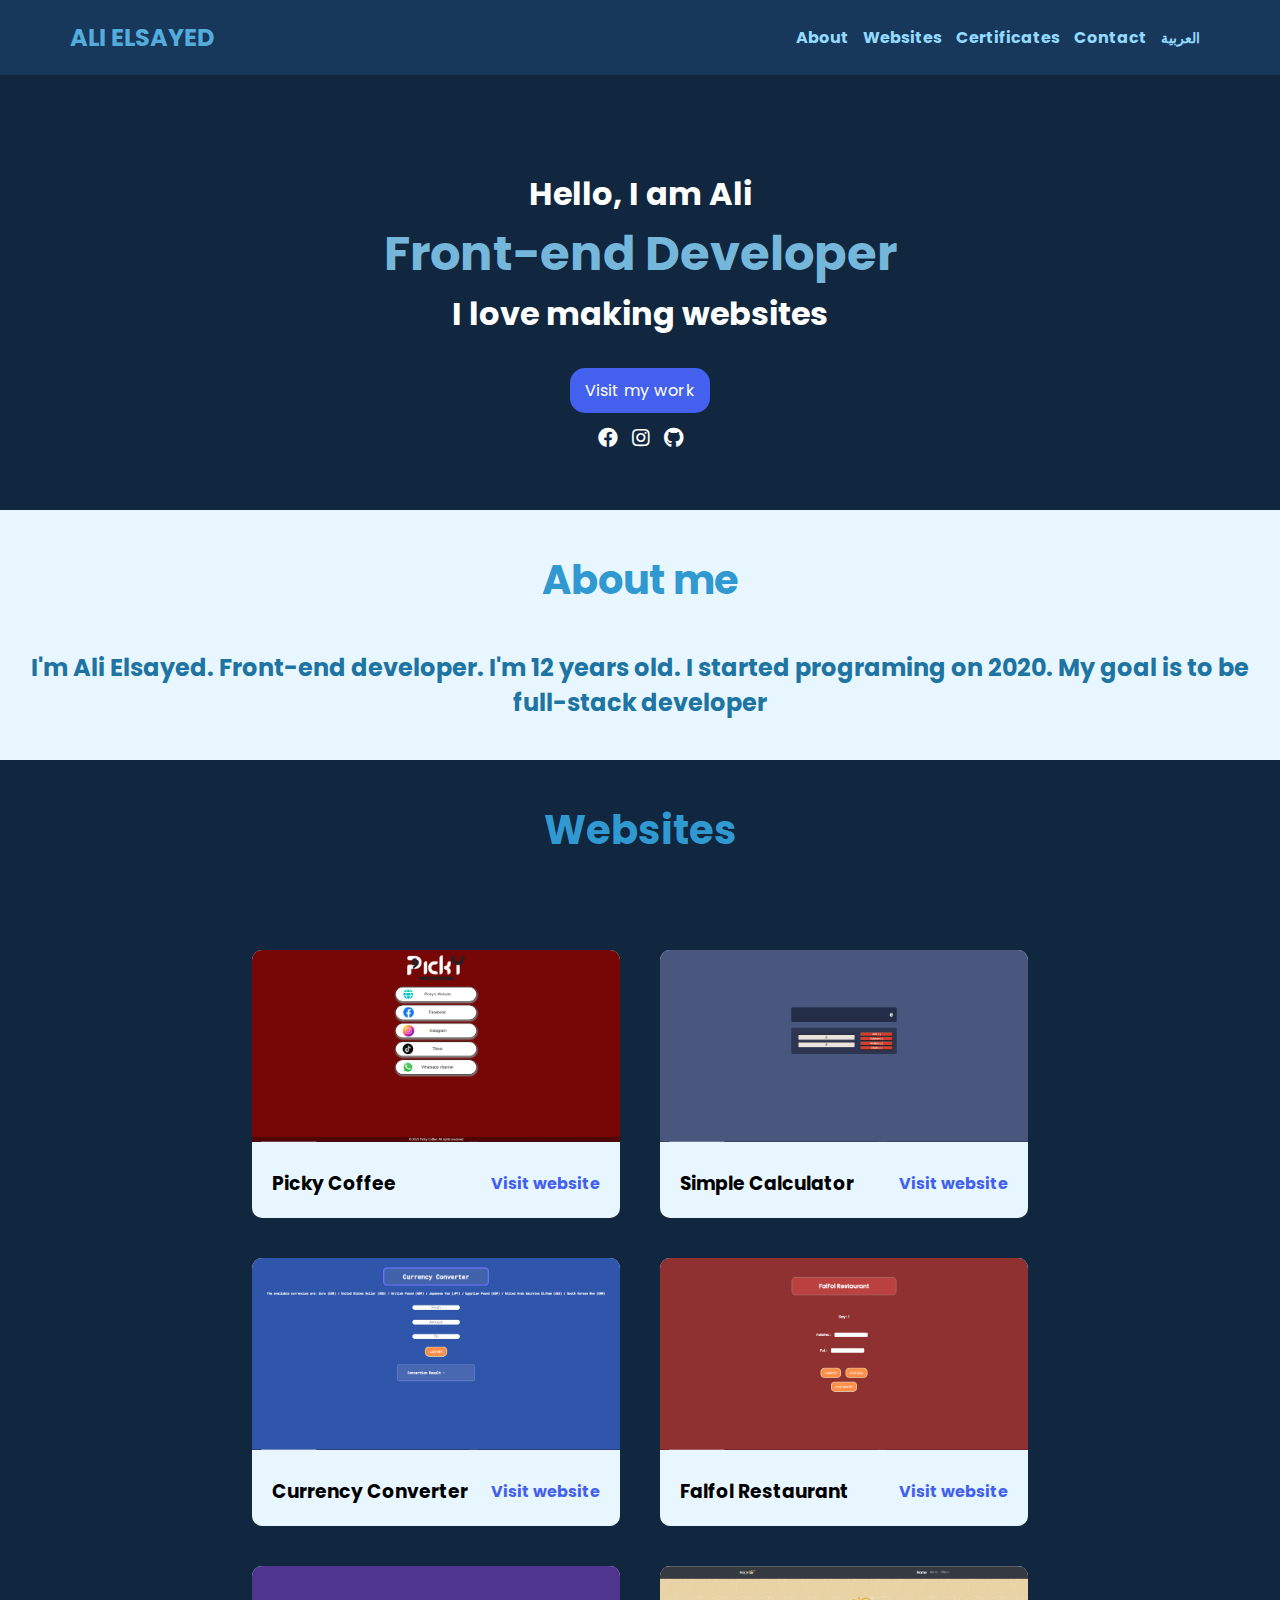
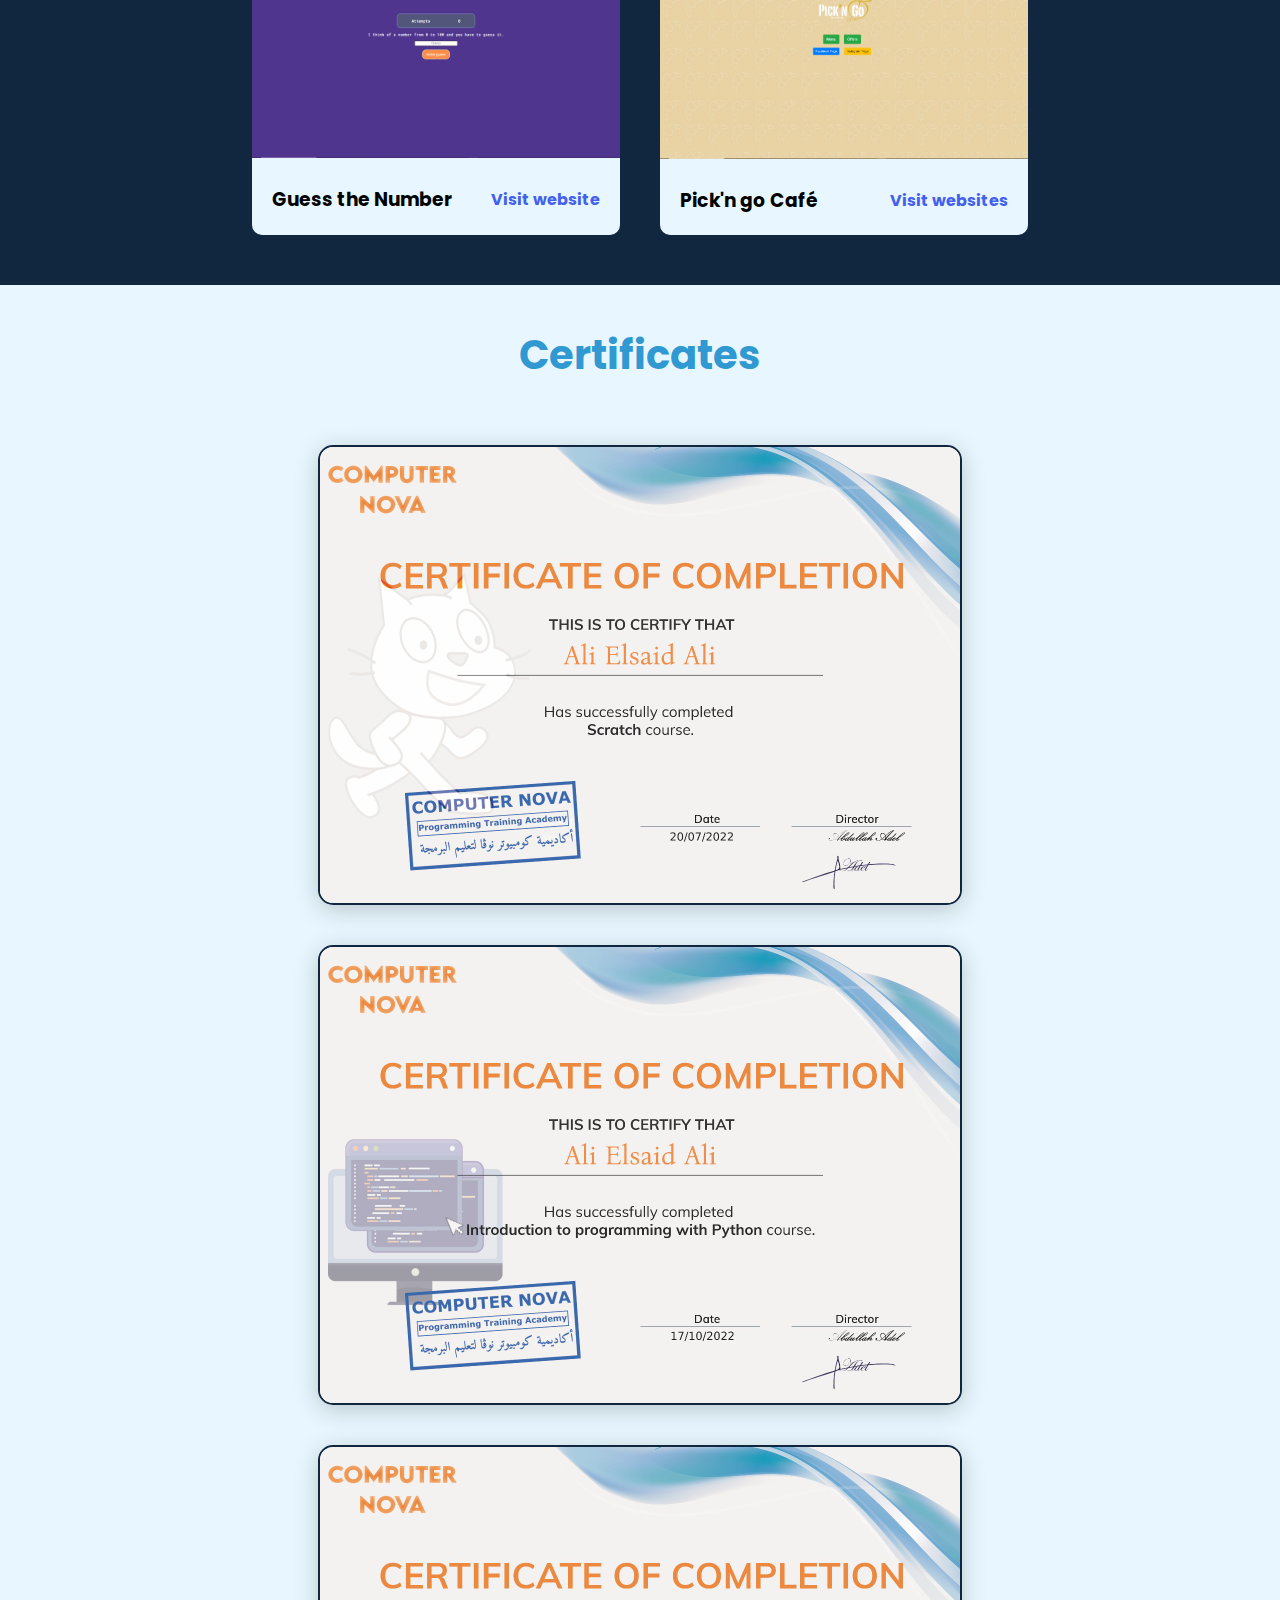
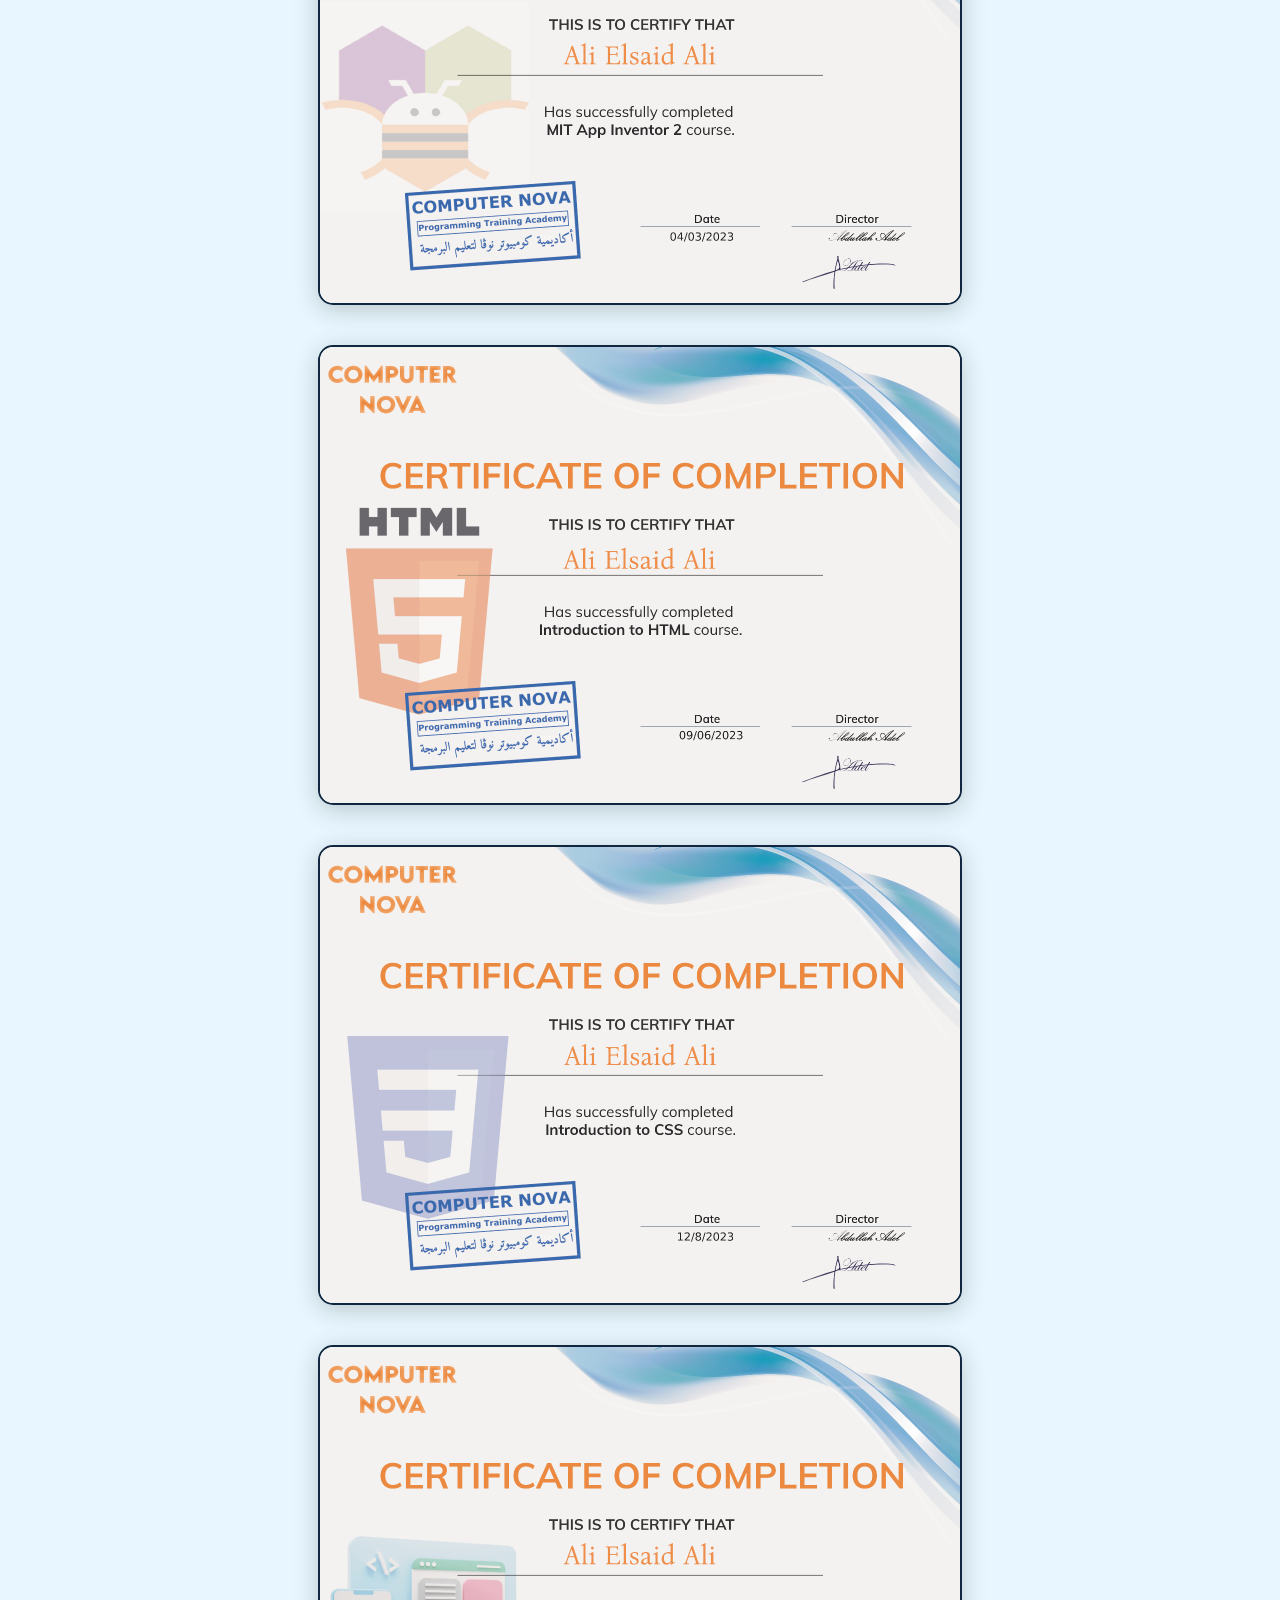
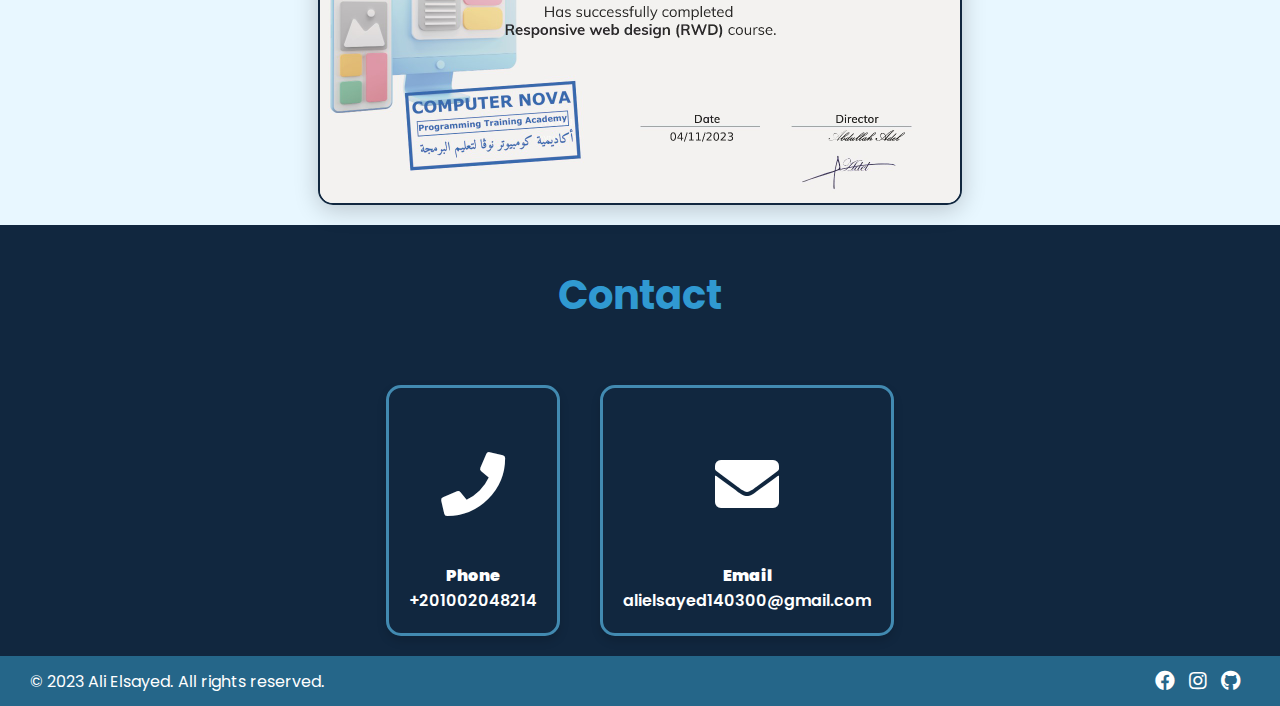
==== commit 5e2234cf: "Add files via upload" ====
--- a/index.html
+++ b/index.html
@@ -31,7 +31,7 @@
         </section>
         <section class="about" id="about">
             <h1 class="title">About me</h1>
-            <p>I'm Ali Elsayed. Front-end developer. I'm 12 years old. I started progreaming on 2020. My goal is to be full-stack developer</p>
+            <p>I'm Ali Elsayed. Front-end developer. I'm 12 years old. I started programing on 2020. My goal is to be full-stack developer</p>
         </section>
         <section class="websites" id="websites">
             <h1 class="title" id="websites-heading">Websites</h1>
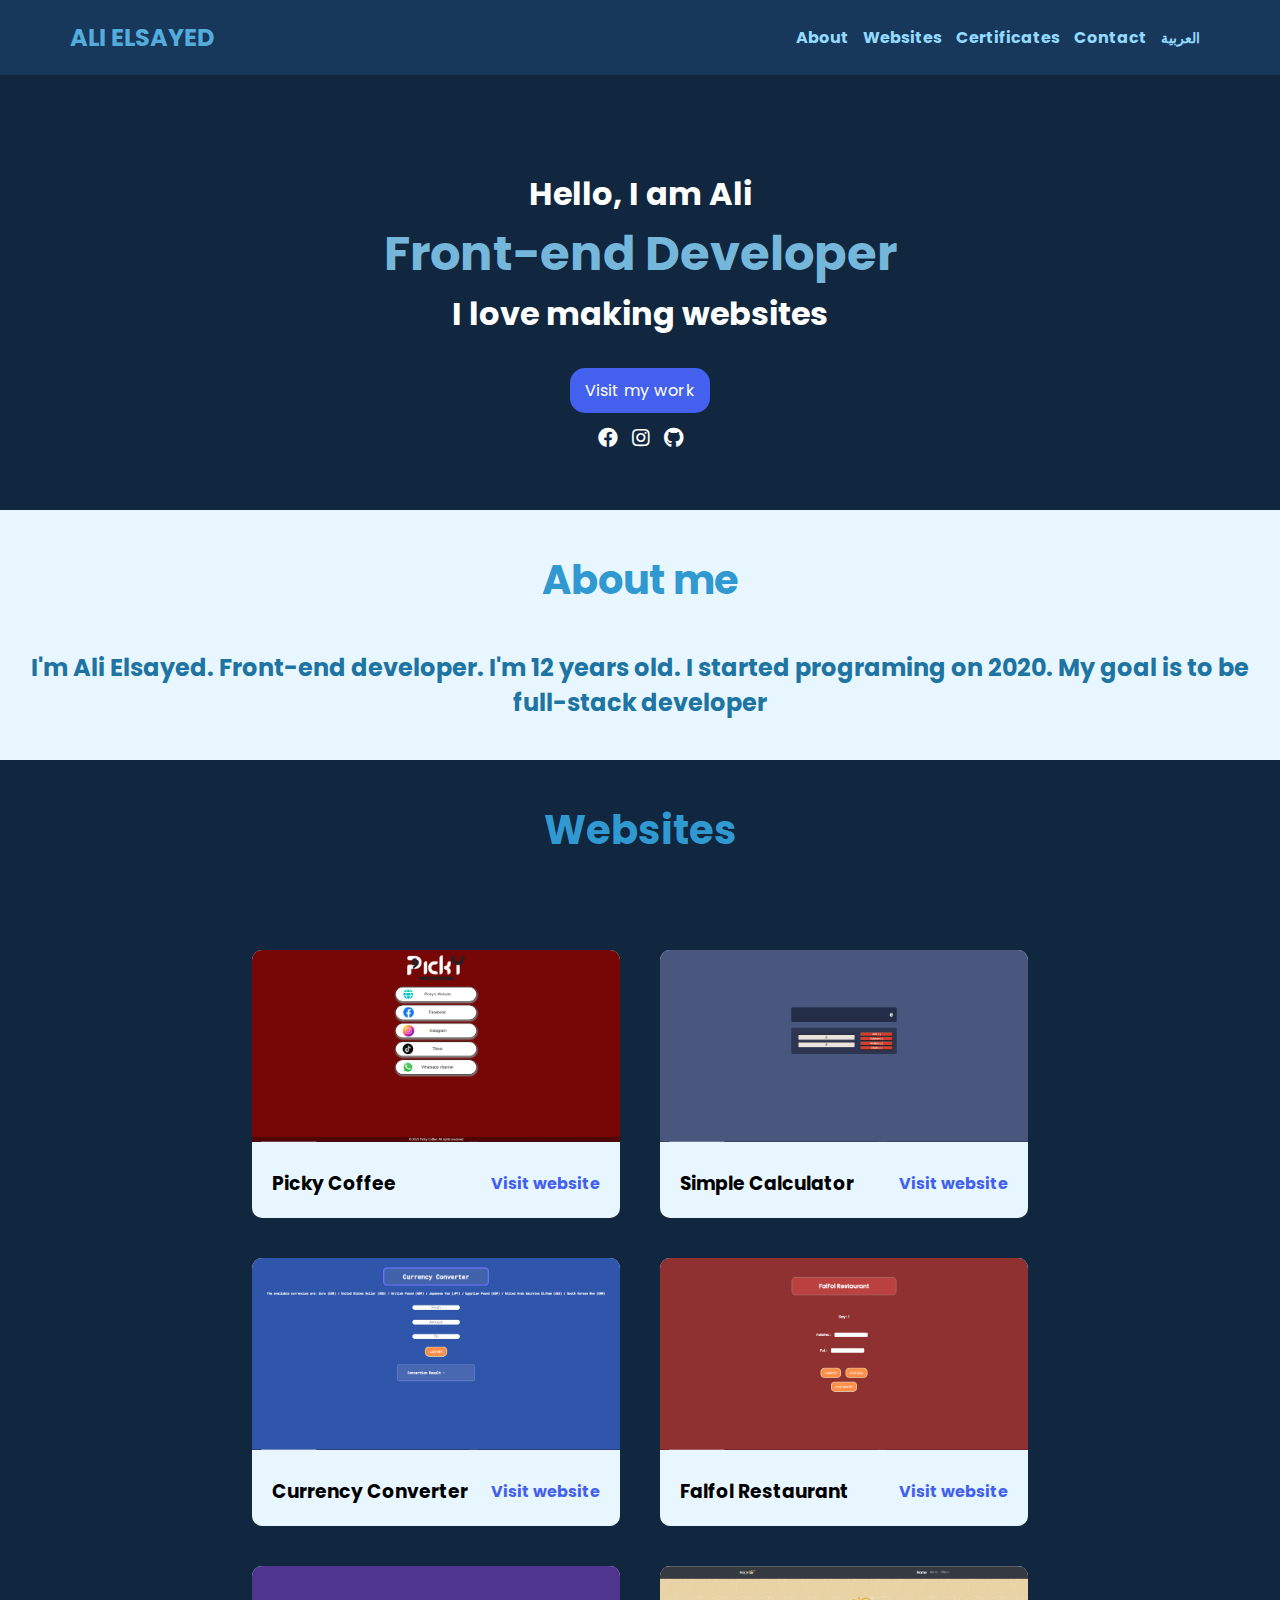
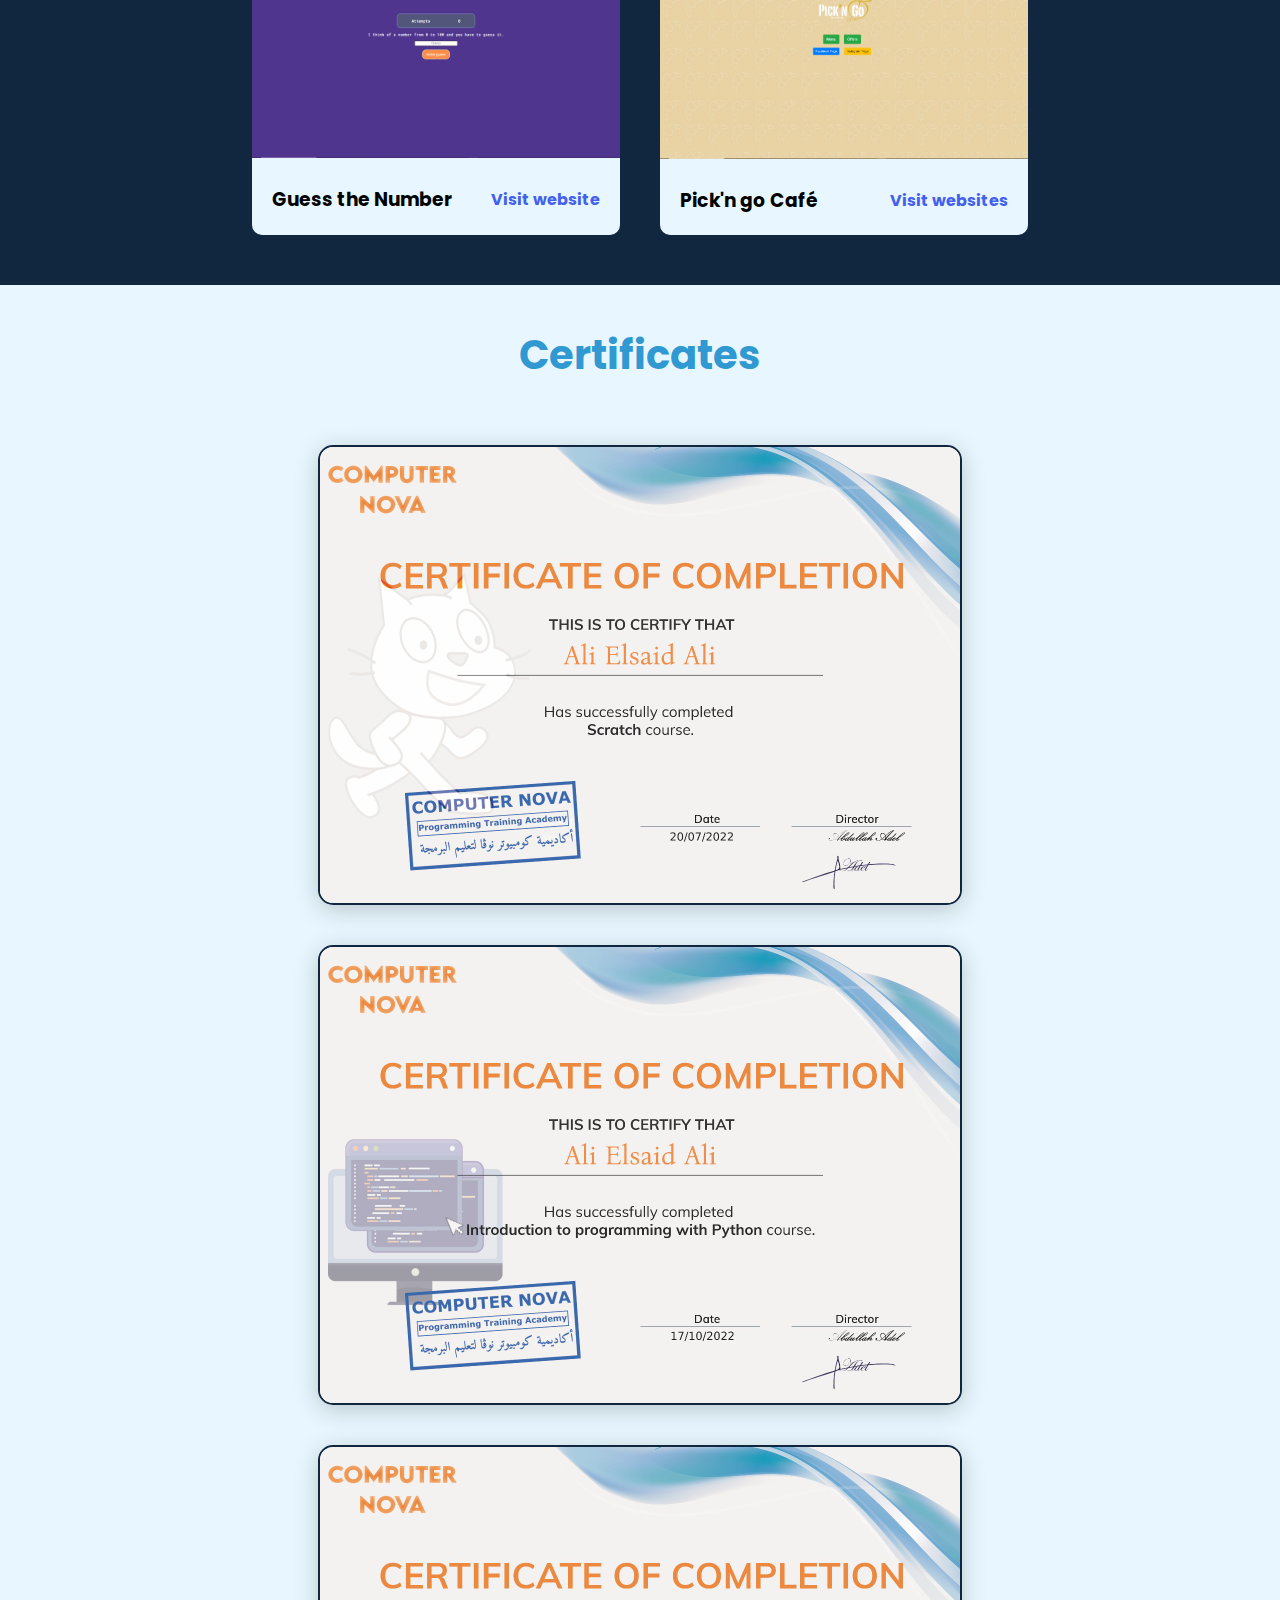
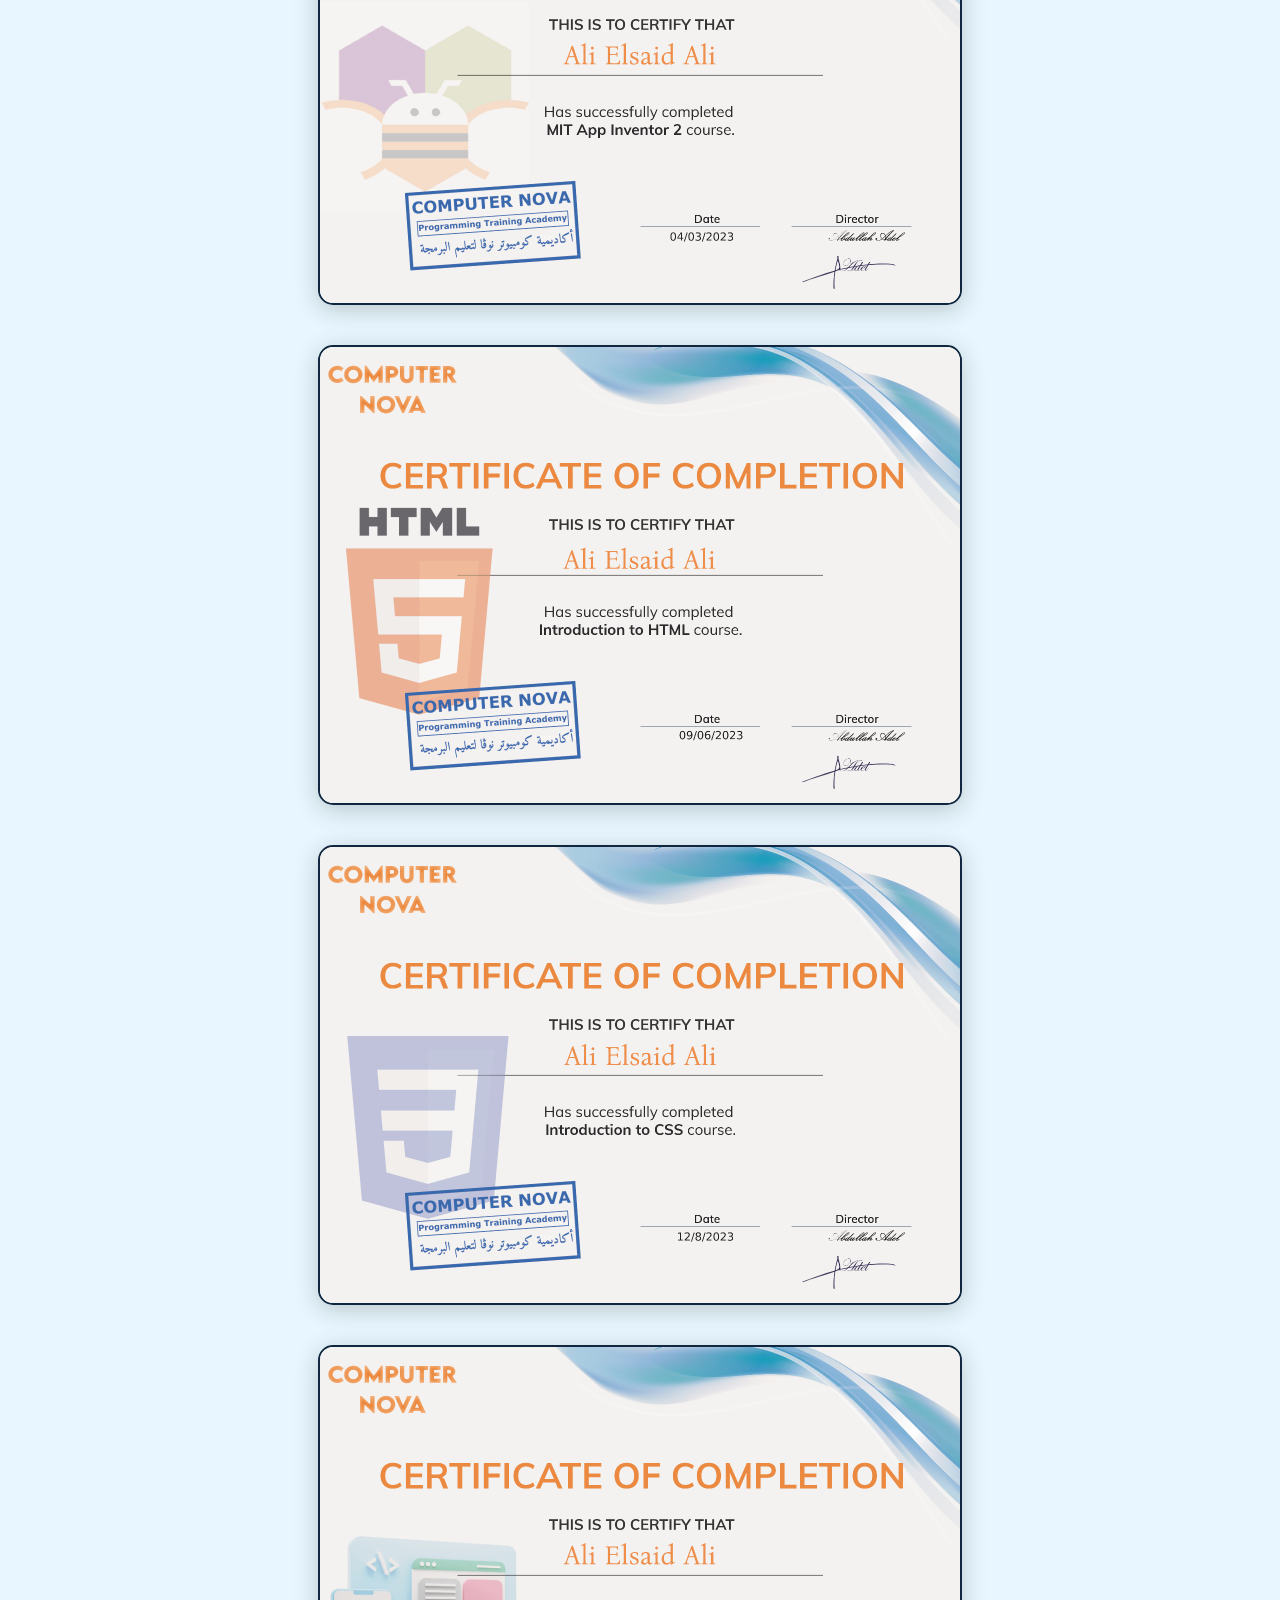
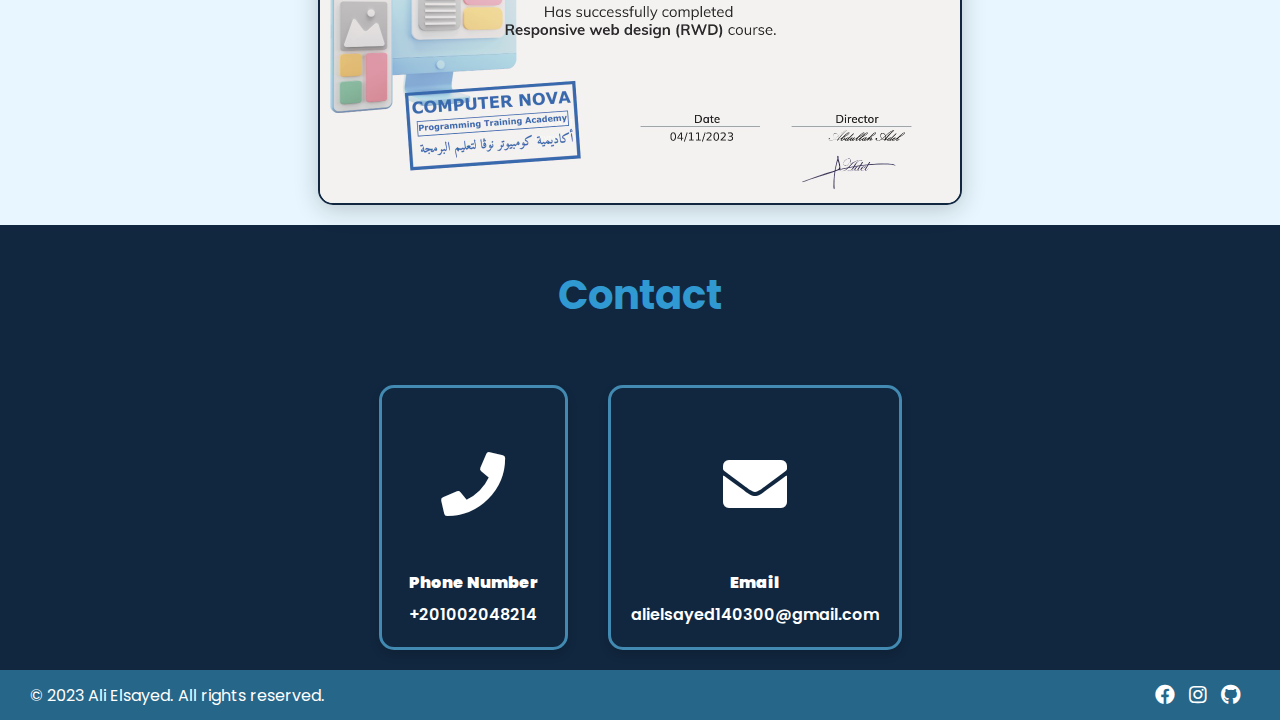
==== commit 306e63ea: "Add files via upload" ====
--- a/index.html
+++ b/index.html
@@ -111,7 +111,7 @@
                         <i class="fas fa-phone"></i>
                     </div>
                     <div class="info">
-                        <p class="card-heading">Phone</p>
+                        <p class="card-heading">Phone Number</p>
                         <p>+201002048214</p>
                     </div>
                 </div>
--- a/style.css
+++ b/style.css
@@ -224,6 +224,7 @@
 
 .card-heading{
     font-weight: 900;
+    margin: 7px;
 }
 
 footer{
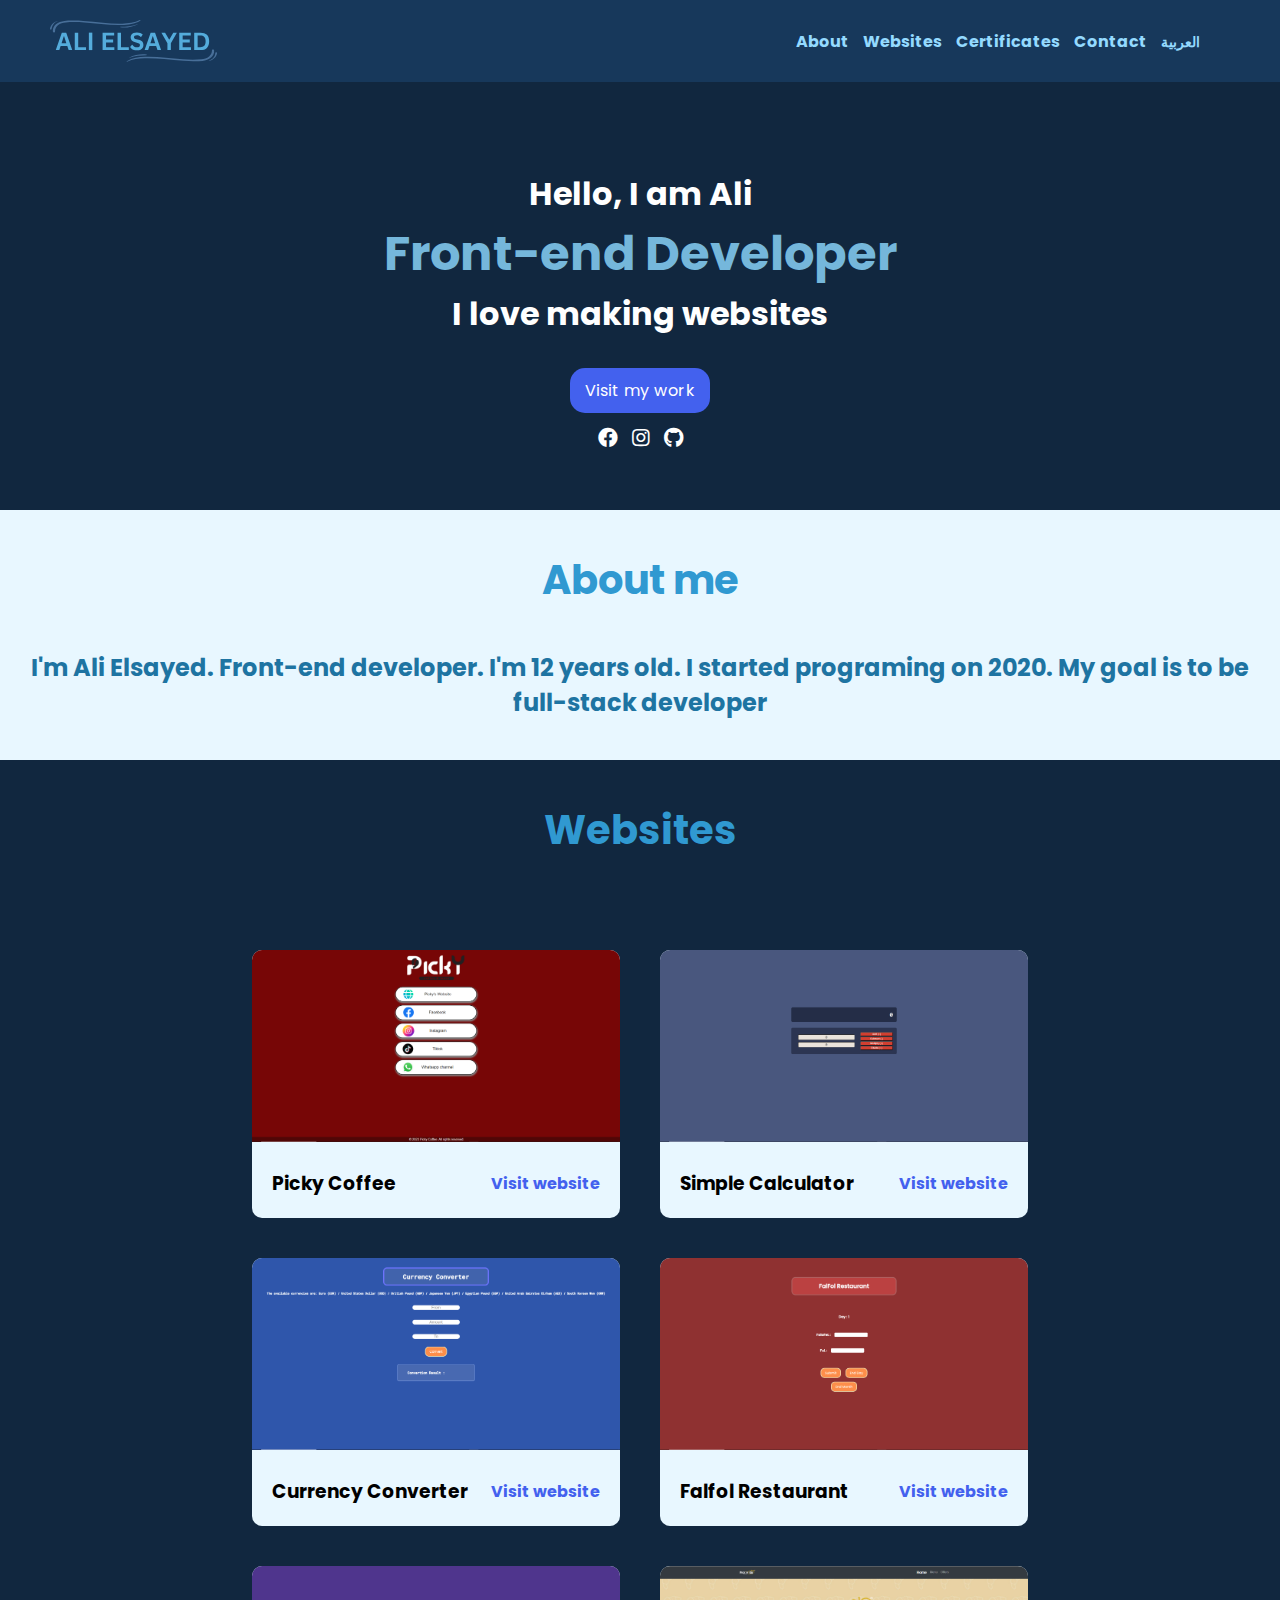
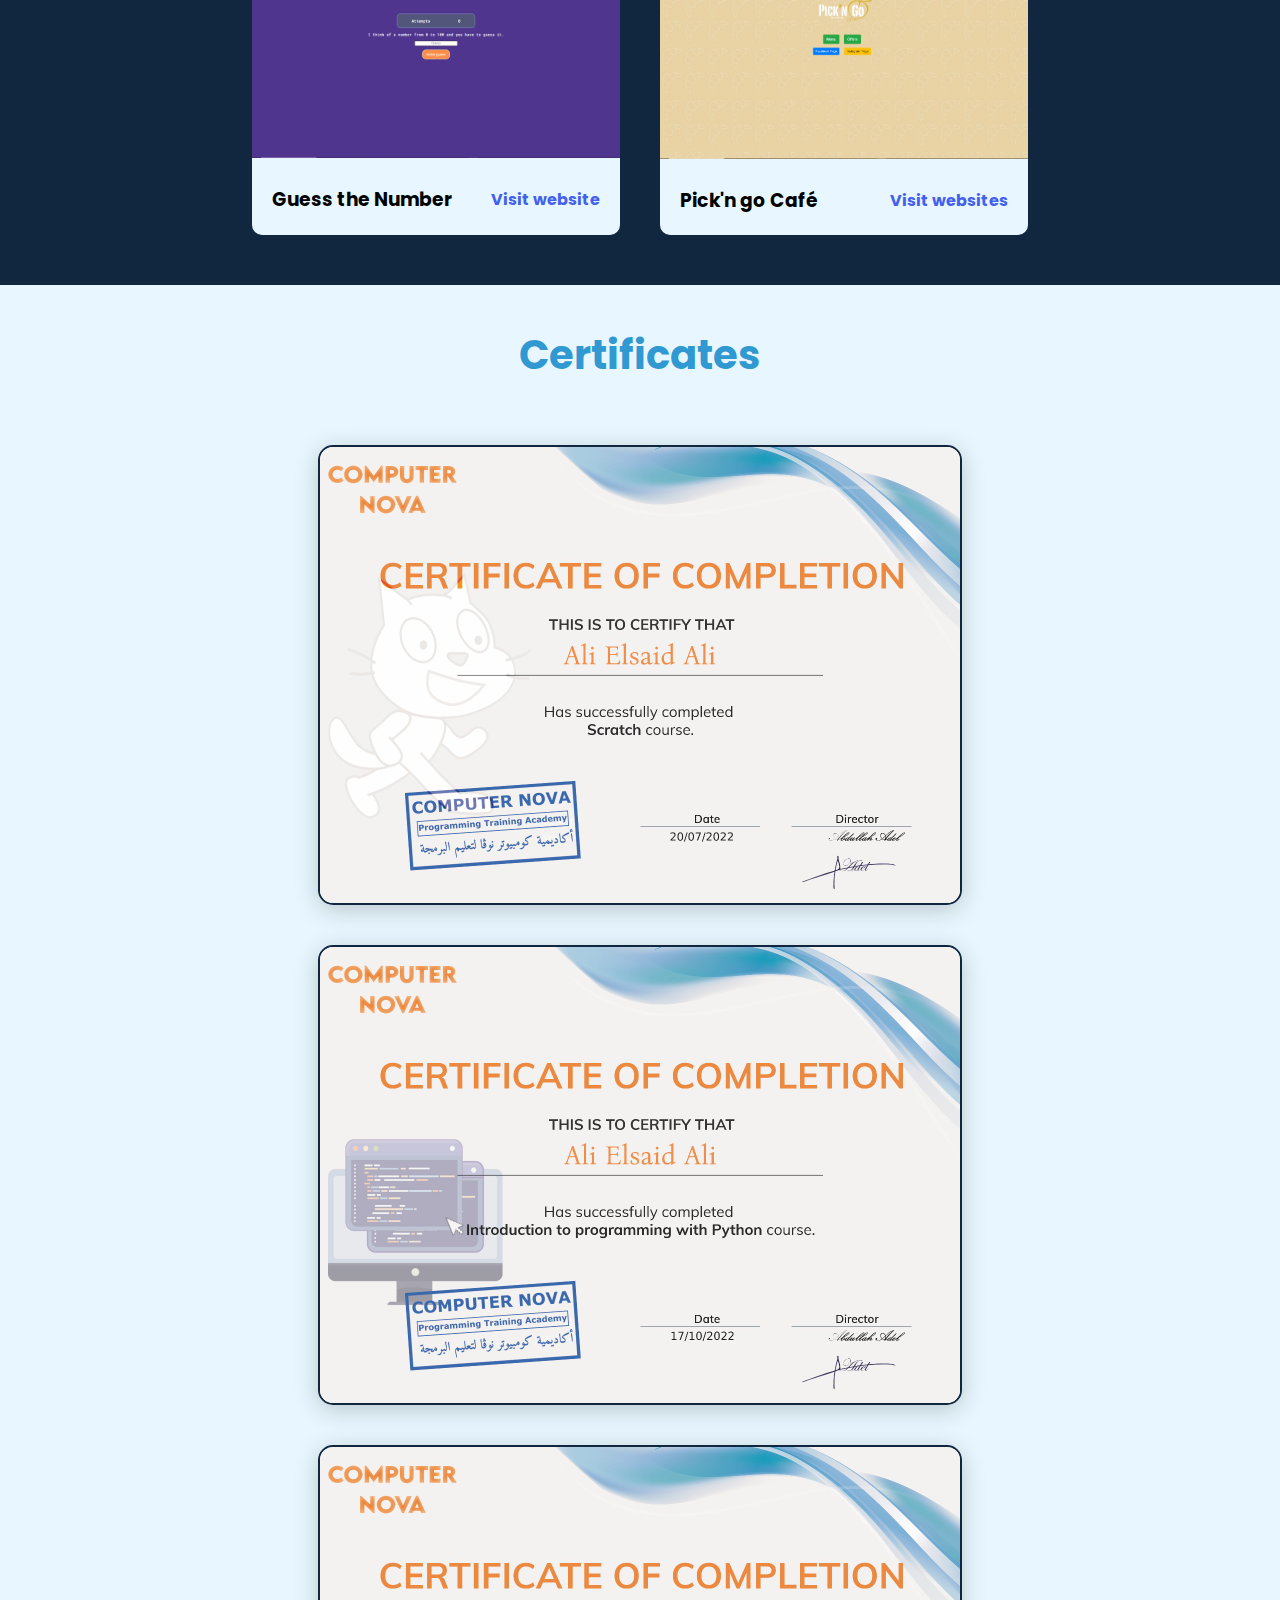
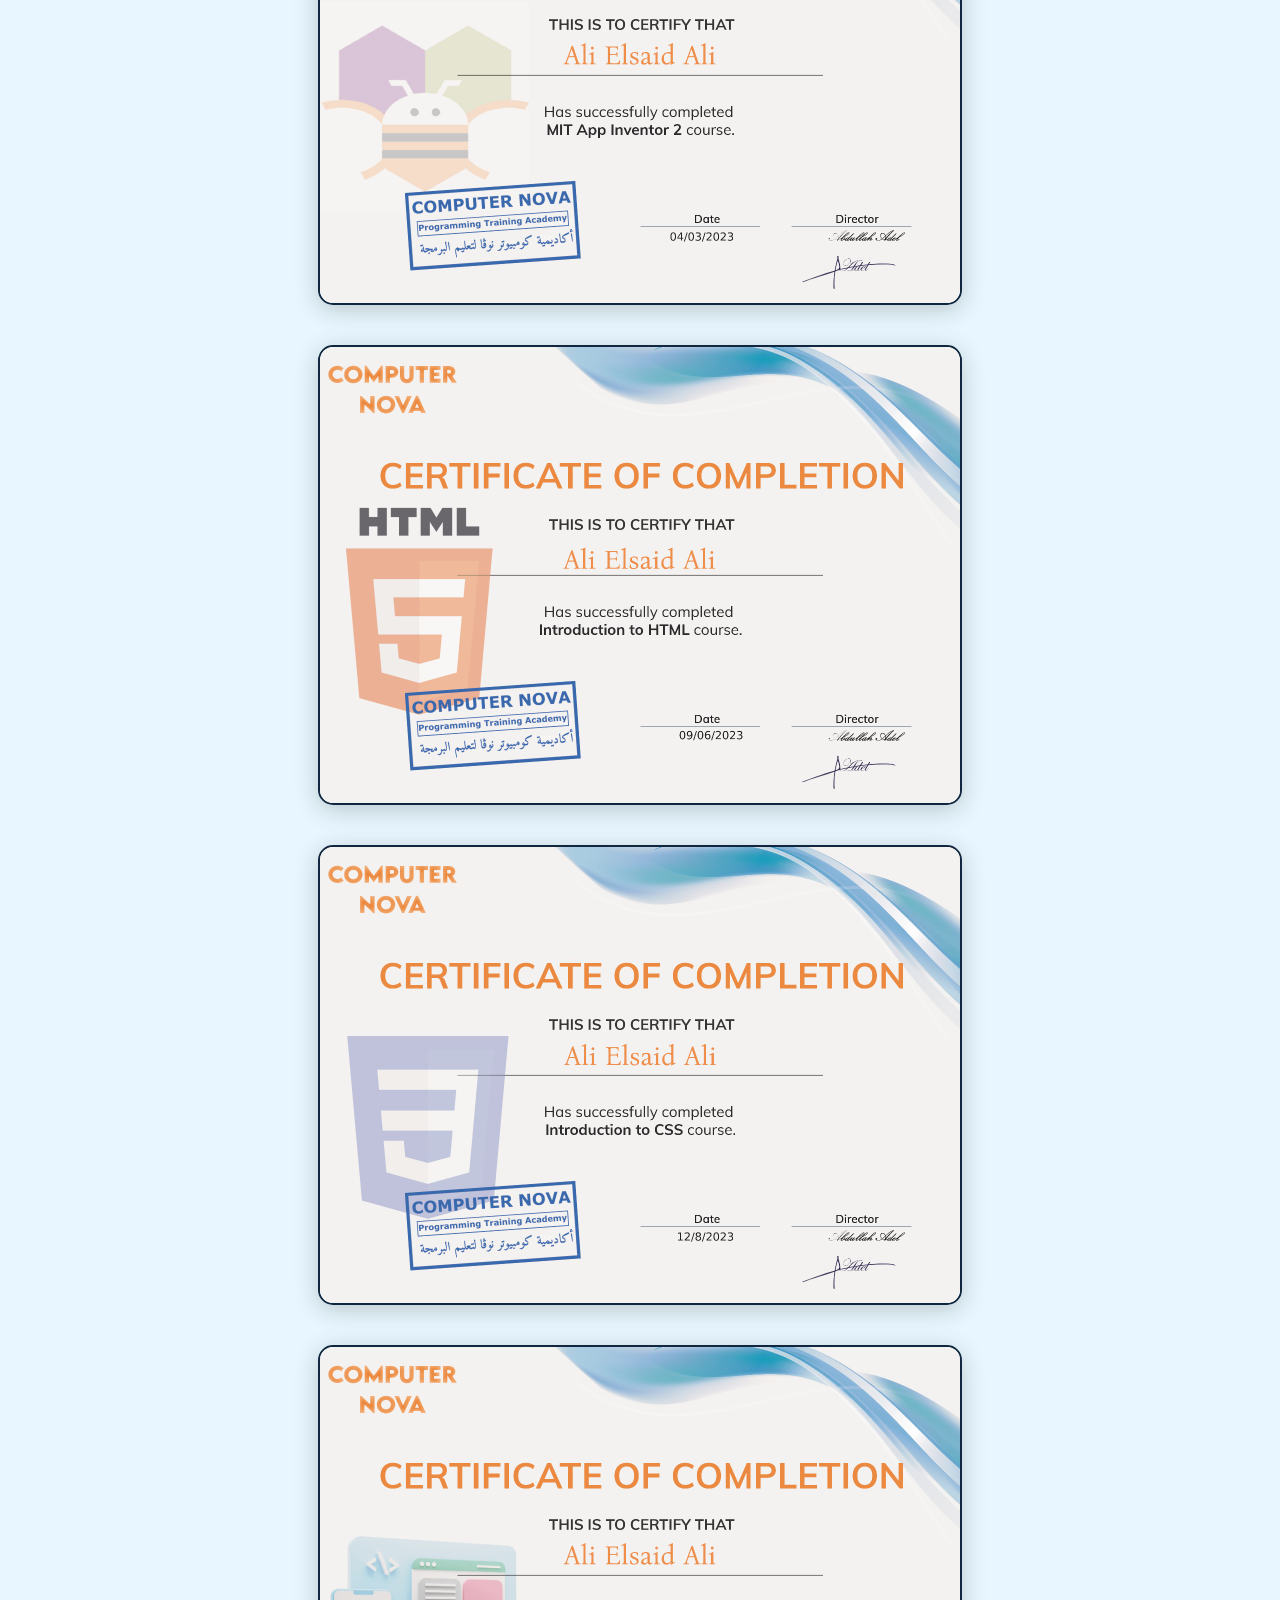
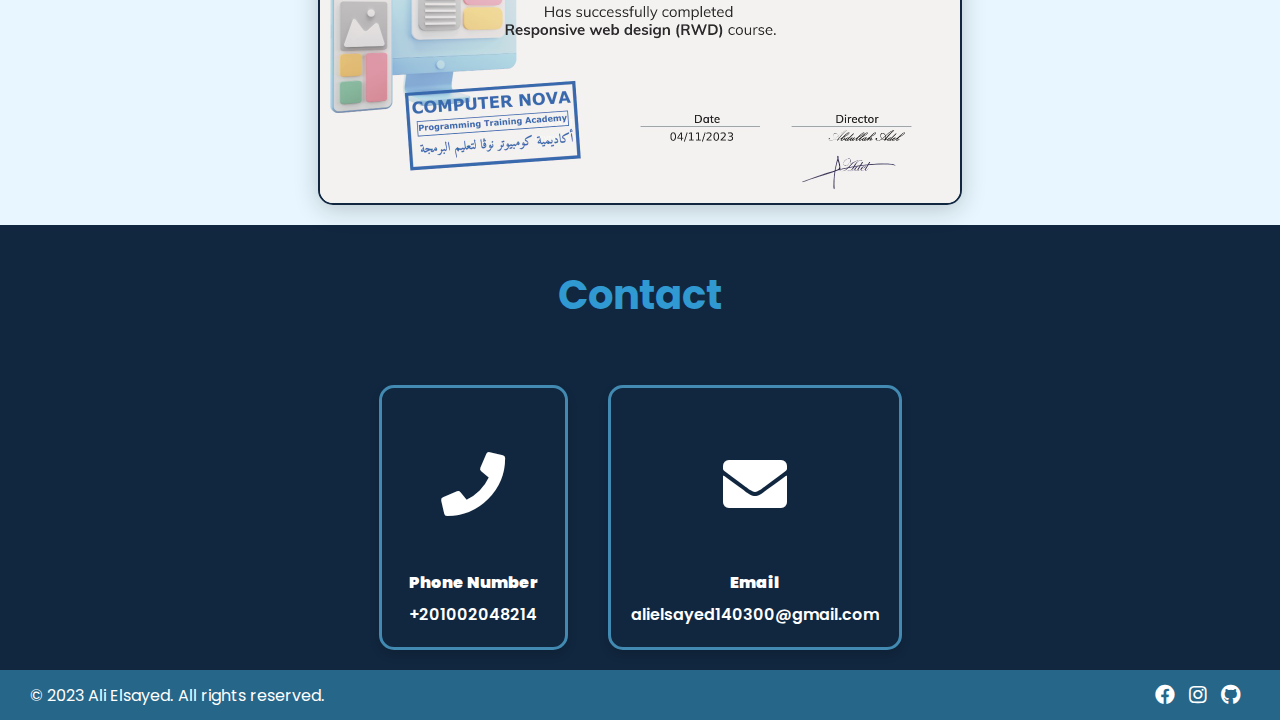
==== commit f1a9e318: "Add files via upload" ====
--- a/index.html
+++ b/index.html
@@ -1,22 +1,24 @@
 <!DOCTYPE html>
 <html lang="en">
+
 <head>
     <meta charset="UTF-8">
     <meta name="viewport" content="width=device-width, initial-scale=1.0">
     <title>Ali's Portfolio</title>
     <link rel="stylesheet" href="./style.css">
-     <link rel="stylesheet" href="https://cdnjs.cloudflare.com/ajax/libs/font-awesome/5.15.4/css/all.min.css">
-    <body>
-        <header>
-            <h3 class="logo">Ali Elsayed</h3>
-            <nav>
-                <a href="#about">About</a>
-                <a href="#websites">Websites</a>
-                <a href="#certificates">Certificates</a>
-                <a href="#contact">Contact</a>
-                <a id="last-link" href="./rtl.html">العربية</a>
-            </nav>
-        </header>
+    <link rel="stylesheet" href="https://cdnjs.cloudflare.com/ajax/libs/font-awesome/5.15.4/css/all.min.css">
+
+<body>
+    <header>
+        <img class="logo" height="42px" src="./Logo.svg" alt="">
+        <nav>
+            <a href="#about">About</a>
+            <a href="#websites">Websites</a>
+            <a href="#certificates">Certificates</a>
+            <a href="#contact">Contact</a>
+            <a id="last-link" href="./rtl.html">العربية</a>
+        </nav>
+    </header>
     <main>
         <section class="main">
             <h4>Hello, I am Ali</h4>
@@ -31,7 +33,8 @@
         </section>
         <section class="about" id="about">
             <h1 class="title">About me</h1>
-            <p>I'm Ali Elsayed. Front-end developer. I'm 12 years old. I started programing on 2020. My goal is to be full-stack developer</p>
+            <p>I'm Ali Elsayed. Front-end developer. I'm 12 years old. I started programing on 2020. My goal is to be
+                full-stack developer</p>
         </section>
         <section class="websites" id="websites">
             <h1 class="title" id="websites-heading">Websites</h1>
@@ -130,10 +133,12 @@
     <footer>
         <p><span>&copy; 2023 Ali Elsayed.</span> <span> All rights reserved.</span></p>
         <div class="social-icons">
-            <a href="https://www.facebook.com/profile.php?id=100043126741400" target="_blank"><i class="fab fa-facebook"></i></a>
+            <a href="https://www.facebook.com/profile.php?id=100043126741400" target="_blank"><i
+                    class="fab fa-facebook"></i></a>
             <a href="https://www.instagram.com/ali.elsayed.140312/" target="_blank"><i class="fab fa-instagram"></i></a>
             <a href="https://github.com/Alilool" target="_blank"><i class="fab fa-github"></i></i></a>
         </div>
     </footer>
 </body>
+
 </html>--- a/style.css
+++ b/style.css
@@ -23,15 +23,11 @@
 
 }
 
-header h3 {
-    font-size: 1.5em;
-    margin: 0 50px;
-    color: #54acdc;
-    text-transform: uppercase;
-    overflow: visible;
-}
-
-nav a{
+header img {
+    margin-left: 30px;
+}
+
+nav a {
     text-decoration: none;
     color: #94daff;
     margin: 5px;
@@ -47,23 +43,24 @@
     font-weight: 900;
 }
 
-.logo{
+.logo {
     padding-right: 21px;
 }
 
-.main{
+.main {
     background-color: #11273f;
     padding: 110px 0 0 0;
     text-align: center;
     height: 25em;
 }
 
-.main h4 , .main h3{
+.main h4,
+.main h3 {
     color: #ffffff;
     font-size: 2em;
 }
 
-.main h4{
+.main h4 {
     margin-top: 60px;
 }
 
@@ -73,7 +70,7 @@
     font-size: 3em;
 }
 
-.main-btn{
+.main-btn {
     display: inline-block;
     text-decoration: none;
     color: #ffffff;
@@ -86,22 +83,22 @@
 }
 
 
-.social-icons{
+.social-icons {
     margin: 10px;
 }
 
-.social-icons a{
+.social-icons a {
     margin-right: 10px;
     font-size: 20px;
     color: white;
 }
 
-.about{
+.about {
     text-align: center;
     background-color: #e8f7ff;
 }
 
-.about p{
+.about p {
     font-size: 1.5em;
     font-weight: bold;
     color: #1e74a2;
@@ -109,7 +106,7 @@
     padding-bottom: 40px;
 }
 
-.title{
+.title {
     display: inline-block;
     text-align: center;
     font-size: 2.5em;
@@ -117,7 +114,7 @@
     color: #3099d1;
 }
 
-.content{
+.content {
     display: flex;
     justify-content: center;
     flex-direction: row;
@@ -125,12 +122,12 @@
     padding: 30px;
 }
 
-.websites{
+.websites {
     background-color: #11273f;
     text-align: center;
 }
 
-.card{
+.card {
     min-height: 14em;
     width: 23em;
     overflow: hidden;
@@ -149,11 +146,11 @@
 
 
 
-.card-img img{
+.card-img img {
     width: 100%;
 }
 
-strong{
+strong {
     display: flex;
     justify-content: space-between;
     align-items: center;
@@ -175,7 +172,7 @@
 }
 
 
-.certificates-imgs{
+.certificates-imgs {
     display: flex;
     flex-wrap: wrap;
     justify-content: center;
@@ -184,7 +181,7 @@
 
 
 
-.cards{
+.cards {
     display: flex;
     align-items: center;
     justify-content: center;
@@ -192,12 +189,12 @@
     flex-direction: row;
 }
 
-.contact{
+.contact {
     background-color: #11273f;
     text-align: center;
 }
 
-.contact-card{
+.contact-card {
     box-shadow: 0 5px 10px rgba(1 1 1 / 15%);
     text-align: center;
     margin: 20px;
@@ -209,37 +206,37 @@
     color: white;
 }
 
-.icon{
+.icon {
     font-size: 4em;
     padding: 30px 0;
 }
 
-#last-icon{
+#last-icon {
     margin: 0;
 }
 
-.info{
+.info {
     font-weight: 550;
 }
 
-.card-heading{
+.card-heading {
     font-weight: 900;
     margin: 7px;
 }
 
-footer{
-    background-color:#256689;
+footer {
+    background-color: #256689;
     display: flex;
     align-items: center;
     justify-content: space-between;
     color: white;
 }
 
-footer .social-icons{
+footer .social-icons {
     margin-right: 30px;
 }
 
-footer p{
+footer p {
     margin-left: 30px;
     display: flex;
 }
@@ -248,39 +245,51 @@
     margin-right: 5px;
 }
 
-.logo{
+.logo {
     transition: 0.7s ease;
 }
 
-@media (hover:hover){
-    .contact-card:hover{
+@media (hover:hover) {
+    .contact-card:hover {
         background-color: #e8f9ff;
         transform: scale(1.1);
         color: #000;
     }
+
     .card a:hover {
         color: #0a35f5;
         transform: scale(1.1);
     }
-    .card:hover{
+
+    .card:hover {
         transform: scale(1.1);
         opacity: 0.8;
     }
-    .main-btn:hover{
-        background-color:#1b45ff;
+
+    .main-btn:hover {
+        background-color: #1b45ff;
         transform: scale(1.1);
     }
-    header a:hover{
+
+    header a:hover {
         color: #428ab1;
     }
 }
 
-@media (max-width: 1100px){
-    .main h4 , .main h3{
+@media (max-width: 1100px) {
+
+    header img {
+        margin-left: 0px;
+    }
+
+
+    .main h4,
+    .main h3 {
         color: #ffffff;
         font-size: 2em;
     }
-    .main h1{
+
+    .main h1 {
         font-size: 2.5em;
     }
 
@@ -290,7 +299,7 @@
         margin: 20px;
     }
 
-    header{
+    header {
         justify-content: center;
         flex-direction: column;
     }
@@ -303,13 +312,19 @@
         margin: 30px;
     }
 
-    .logo{
+    .logo {
         margin-bottom: 10px;
     }
 }
 
-  
+
 @media (max-width:652px) {
+
+    header img {
+        margin-left: 0px;
+    }
+
+
     .certificates img {
         width: 90%;
         border-radius: 15px;
@@ -318,10 +333,9 @@
 
     .card {
         margin: 10px;
-        width: 30em;
-    }
-
-    strong{
+    }
+
+    strong {
         font-size: 0.9em;
     }
 
@@ -339,19 +353,21 @@
         margin-right: 10vw;
     }
 
-    .main h4 , .main h3{
+    .main h4,
+    .main h3 {
         color: #ffffff;
         font-size: 1em;
     }
-    .main h1{
+
+    .main h1 {
         font-size: 2em;
     }
 
-    footer p{
+    footer p {
         flex-direction: column;
     }
 
-    .main{
+    .main {
         height: 20em;
     }
 }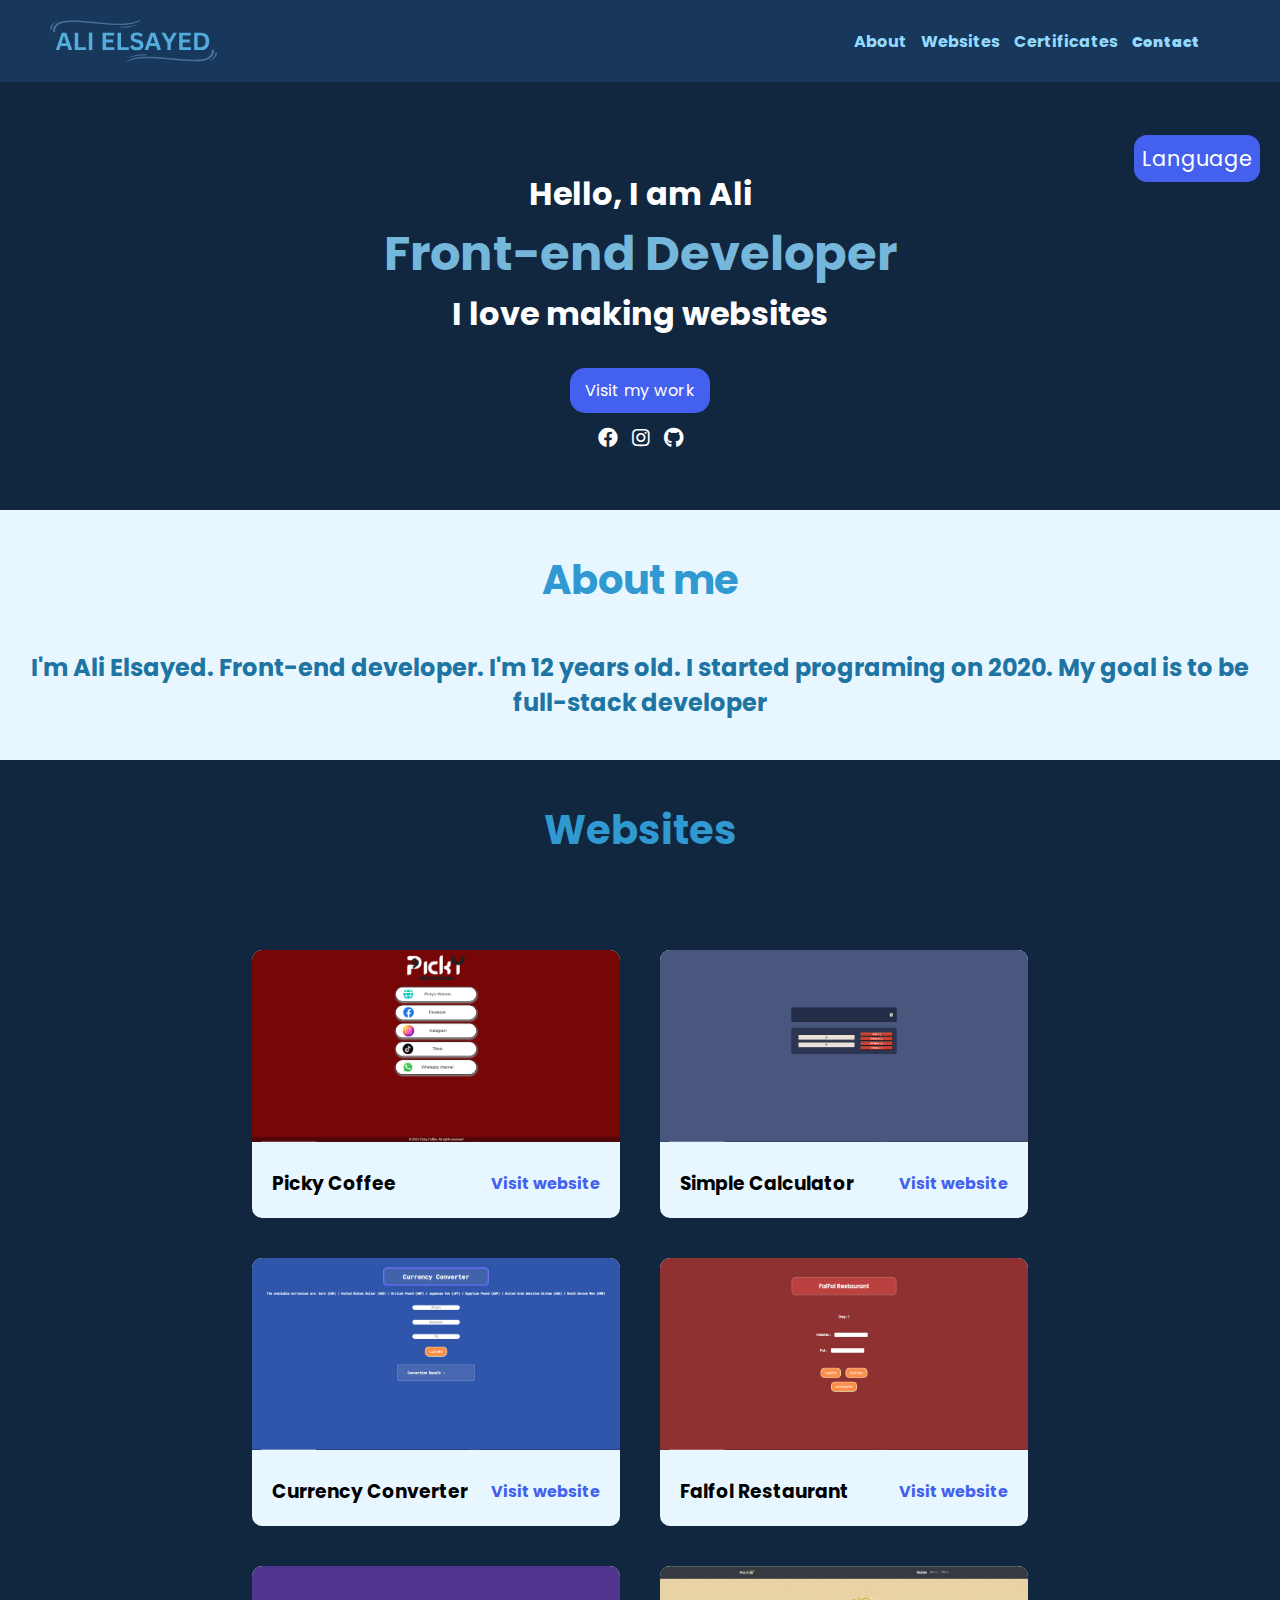
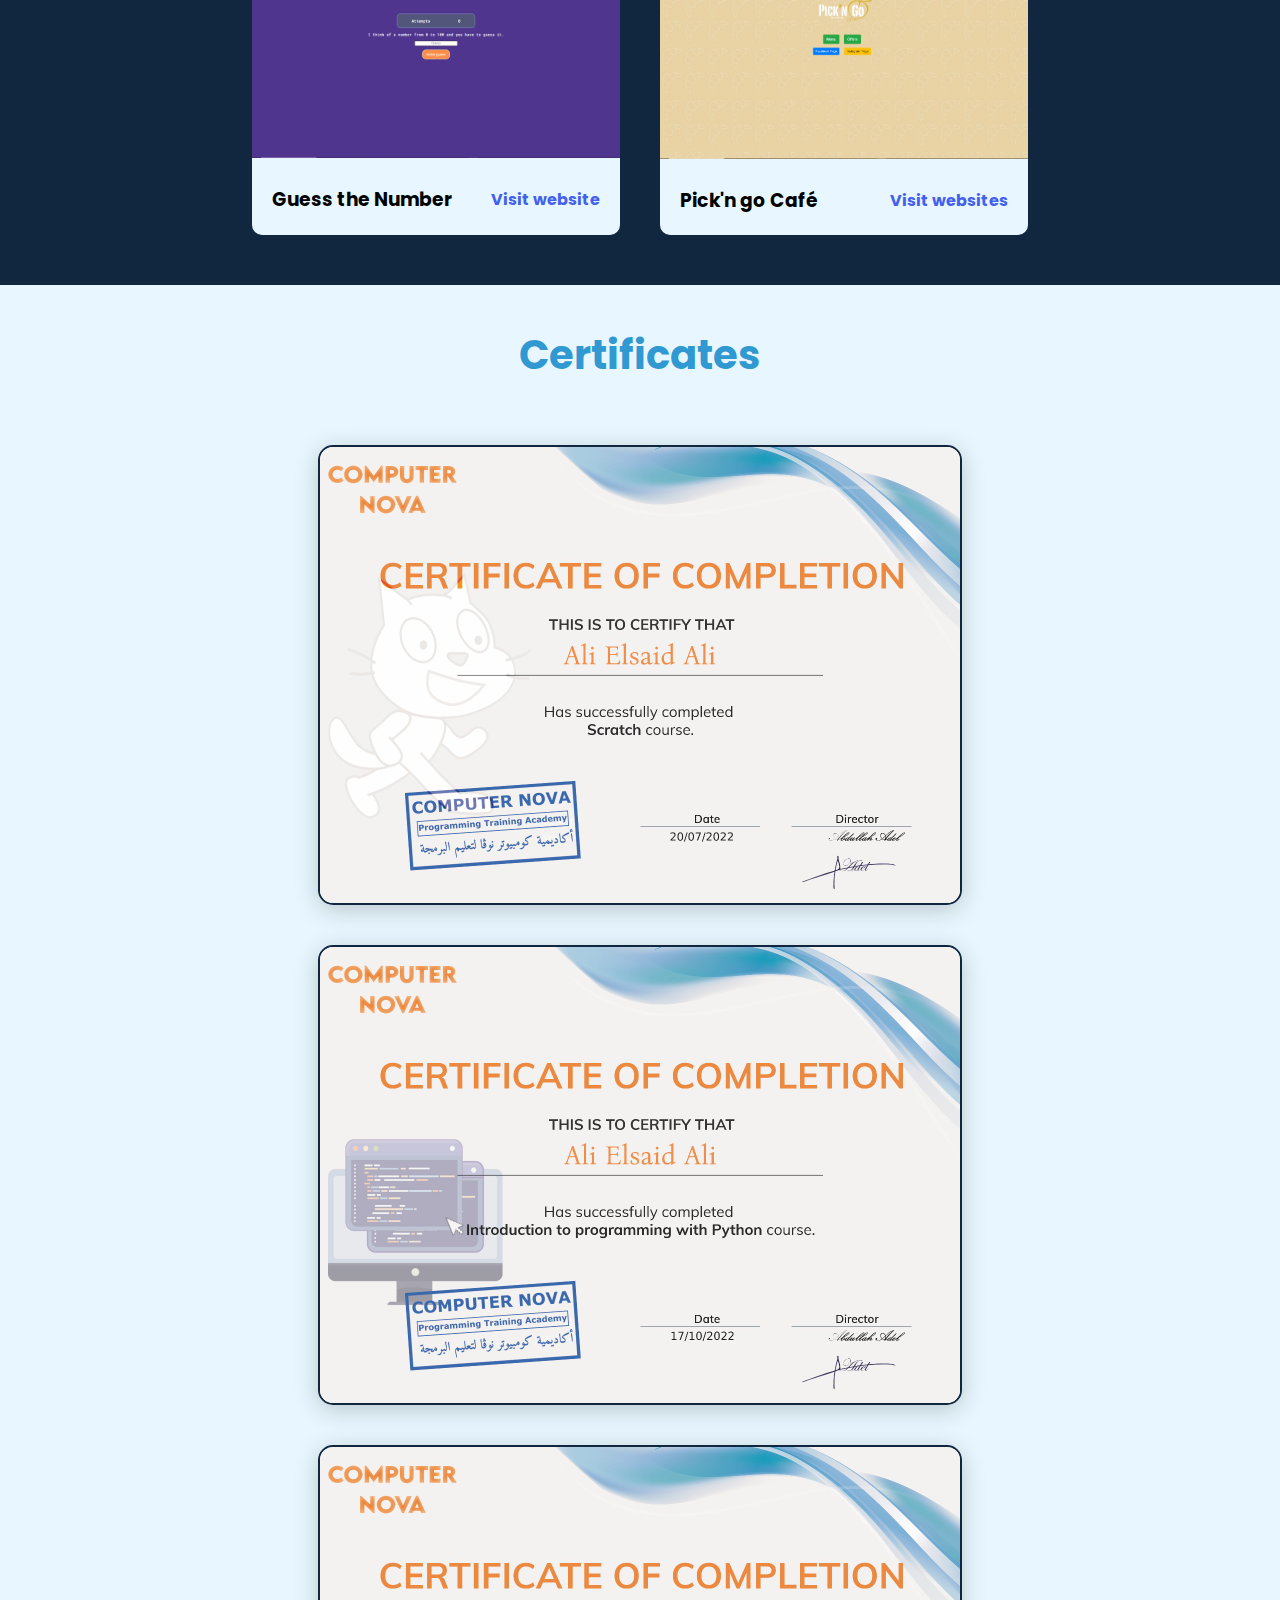
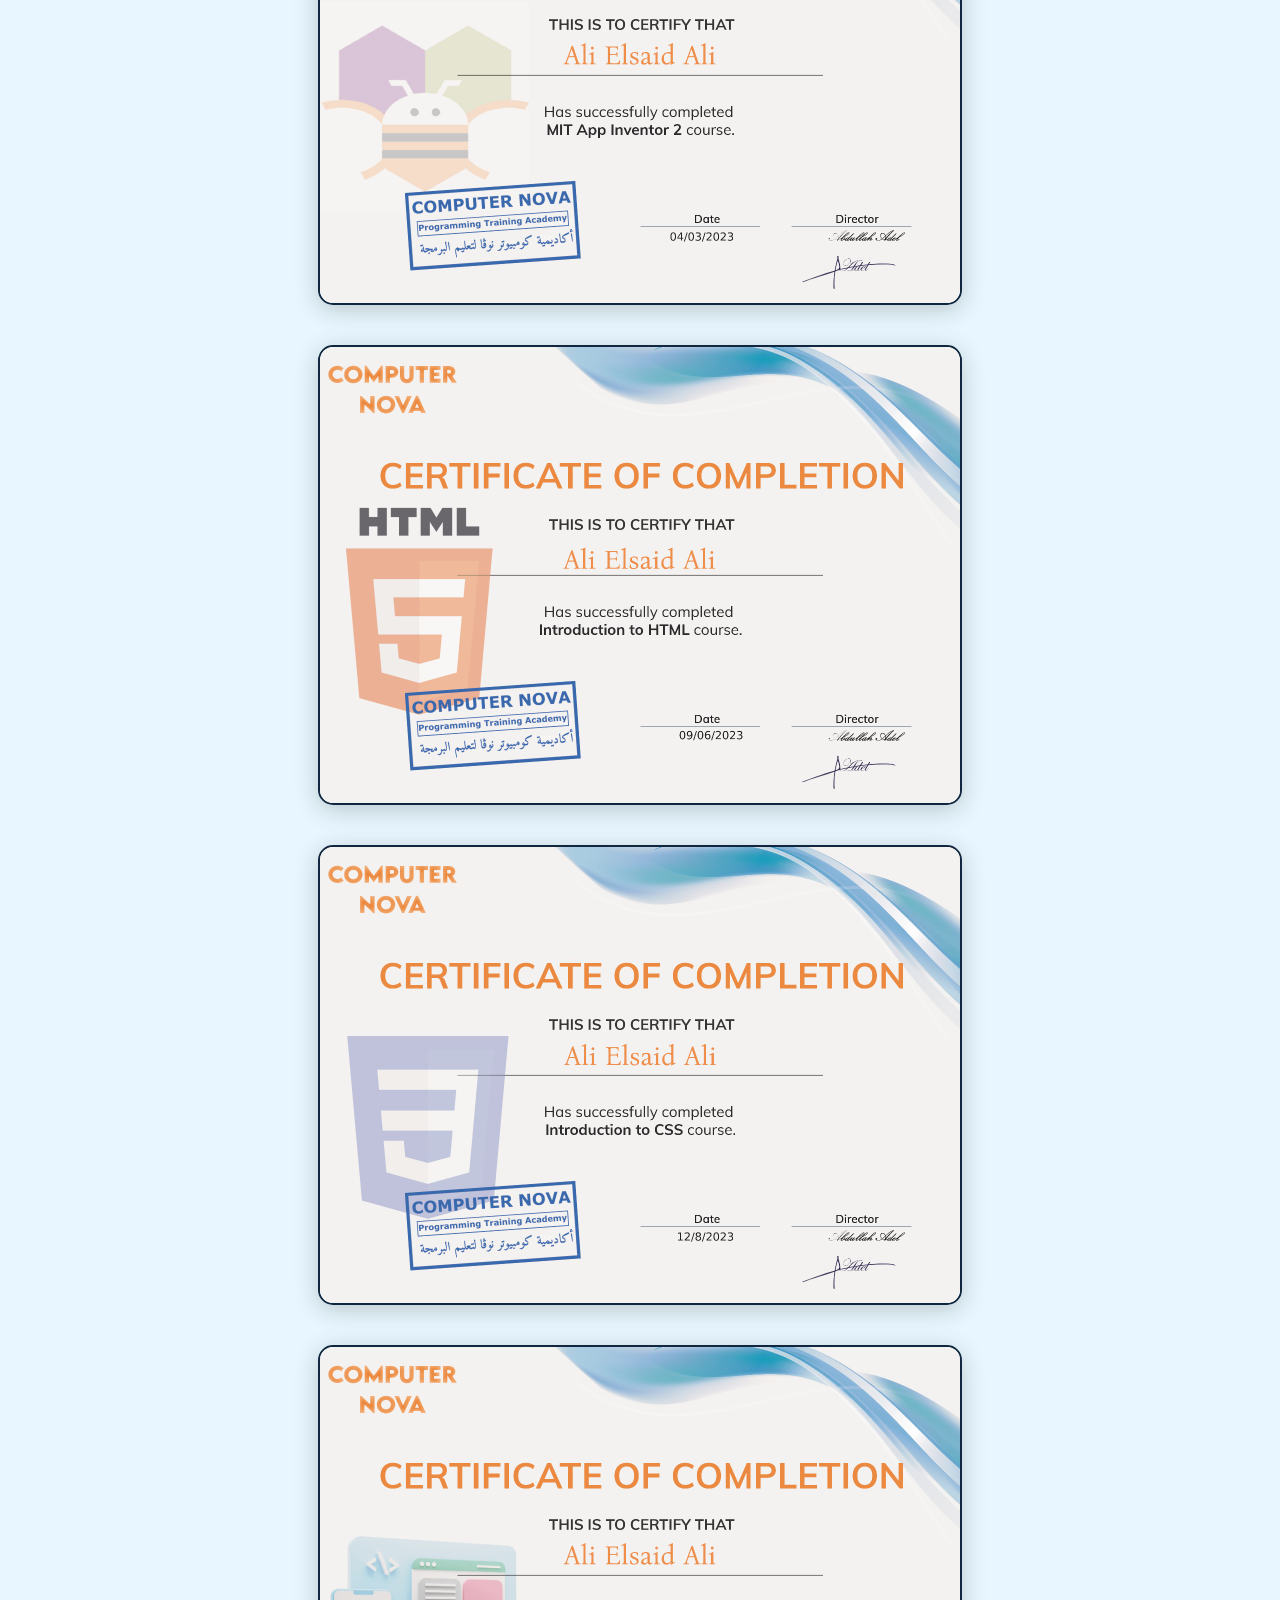
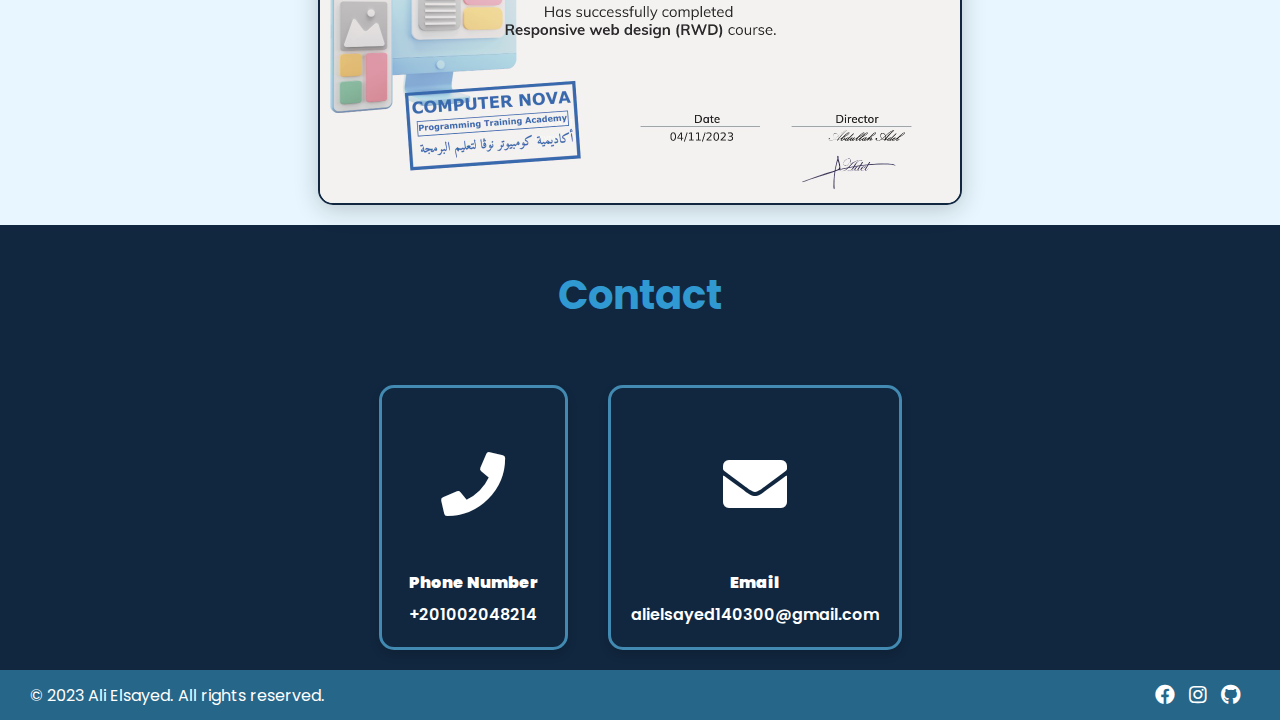
==== commit af711a8f: "Add files via upload" ====
--- a/index.html
+++ b/index.html
@@ -5,6 +5,7 @@
     <meta charset="UTF-8">
     <meta name="viewport" content="width=device-width, initial-scale=1.0">
     <title>Ali's Portfolio</title>
+    <link rel="icon" type="image/x-icon" href="./My photo.png">
     <link rel="stylesheet" href="./style.css">
     <link rel="stylesheet" href="https://cdnjs.cloudflare.com/ajax/libs/font-awesome/5.15.4/css/all.min.css">
 
@@ -15,12 +16,18 @@
             <a href="#about">About</a>
             <a href="#websites">Websites</a>
             <a href="#certificates">Certificates</a>
-            <a href="#contact">Contact</a>
-            <a id="last-link" href="./rtl.html">العربية</a>
+            <a id="last-link" href="#contact">Contact</a>
         </nav>
     </header>
     <main>
         <section class="main">
+            <div class="Language">
+                <button id="lang-btn" onclick="language()">Language</button>
+                <div class="lang-change" id="change">
+                    <a href="./index.html" class="lang-link english">English</a>
+                    <a href="./rtl.html" class="lang-link arabic">العربية</a>
+                </div>
+            </div>
             <h4>Hello, I am Ali</h4>
             <h1>Front-end Developer</h1>
             <h3>I love making websites</h3>
@@ -139,6 +146,24 @@
             <a href="https://github.com/Alilool" target="_blank"><i class="fab fa-github"></i></i></a>
         </div>
     </footer>
+
+    <script>
+        let off = true
+        let change = document.getElementById("change")
+        let lang_btn = document.getElementById("lang-btn")
+        function language() {
+            off = !off;
+
+            if (off == false) {
+                change.style.display = "block";
+                lang_btn.style.borderRadius = "13px 13px 0px 0px"
+
+            } else {
+                change.style.display = "none";
+                lang_btn.style.borderRadius = "13px"
+            }
+        }
+    </script>
 </body>
 
 </html>--- a/style.css
+++ b/style.css
@@ -1,5 +1,5 @@
 @import url('https://fonts.googleapis.com/css2?family=Poppins:wght@400;500&display=swap');
-
+@import url('https://fonts.googleapis.com/css2?family=Rubik:ital@1&display=swap');
 
 * {
     margin: 0;
@@ -82,6 +82,49 @@
     transition: 0.7s ease;
 }
 
+.Language {
+    position: absolute;
+    right: 0px;
+    top: 115px;
+    margin: 20px;
+    z-index: 900;
+}
+
+.Language button {
+    background-color: #4361ee;
+    border: none;
+    padding: 8px;
+    border-radius: 13px;
+    color: white;
+    transition: background-color 0.5s ease;
+    font-size: 1.3em;
+}
+
+.lang-change {
+    display: none;
+    position: absolute;
+    background-color: #4361ee;
+    width: 120.5px;
+    border-radius: 13px;
+}
+
+.arabic {
+    border-radius: 0px 0px 13px 13px;
+    font-family: 'Rubik', sans-serif;
+
+}
+
+
+.lang-link {
+    display: block;
+    background-color: #4361ee;
+    color: white;
+    padding: 8px;
+    margin: 0;
+    text-decoration: none;
+    transition: background-color 0.5s ease;
+
+}
 
 .social-icons {
     margin: 10px;
@@ -250,6 +293,16 @@
 }
 
 @media (hover:hover) {
+    .lang-link:hover {
+        background-color: #2d4cd7;
+        cursor: pointer;
+    }
+
+    .Language button:hover {
+        cursor: pointer;
+        background-color: #2d4cd7;
+    }
+
     .contact-card:hover {
         background-color: #e8f9ff;
         transform: scale(1.1);
@@ -319,6 +372,13 @@
 
 
 @media (max-width:652px) {
+    .Language button {
+        font-size: 1em;
+    }
+
+    .lang-change {
+        width: 96.5px;
+    }
 
     header img {
         margin-left: 0px;
